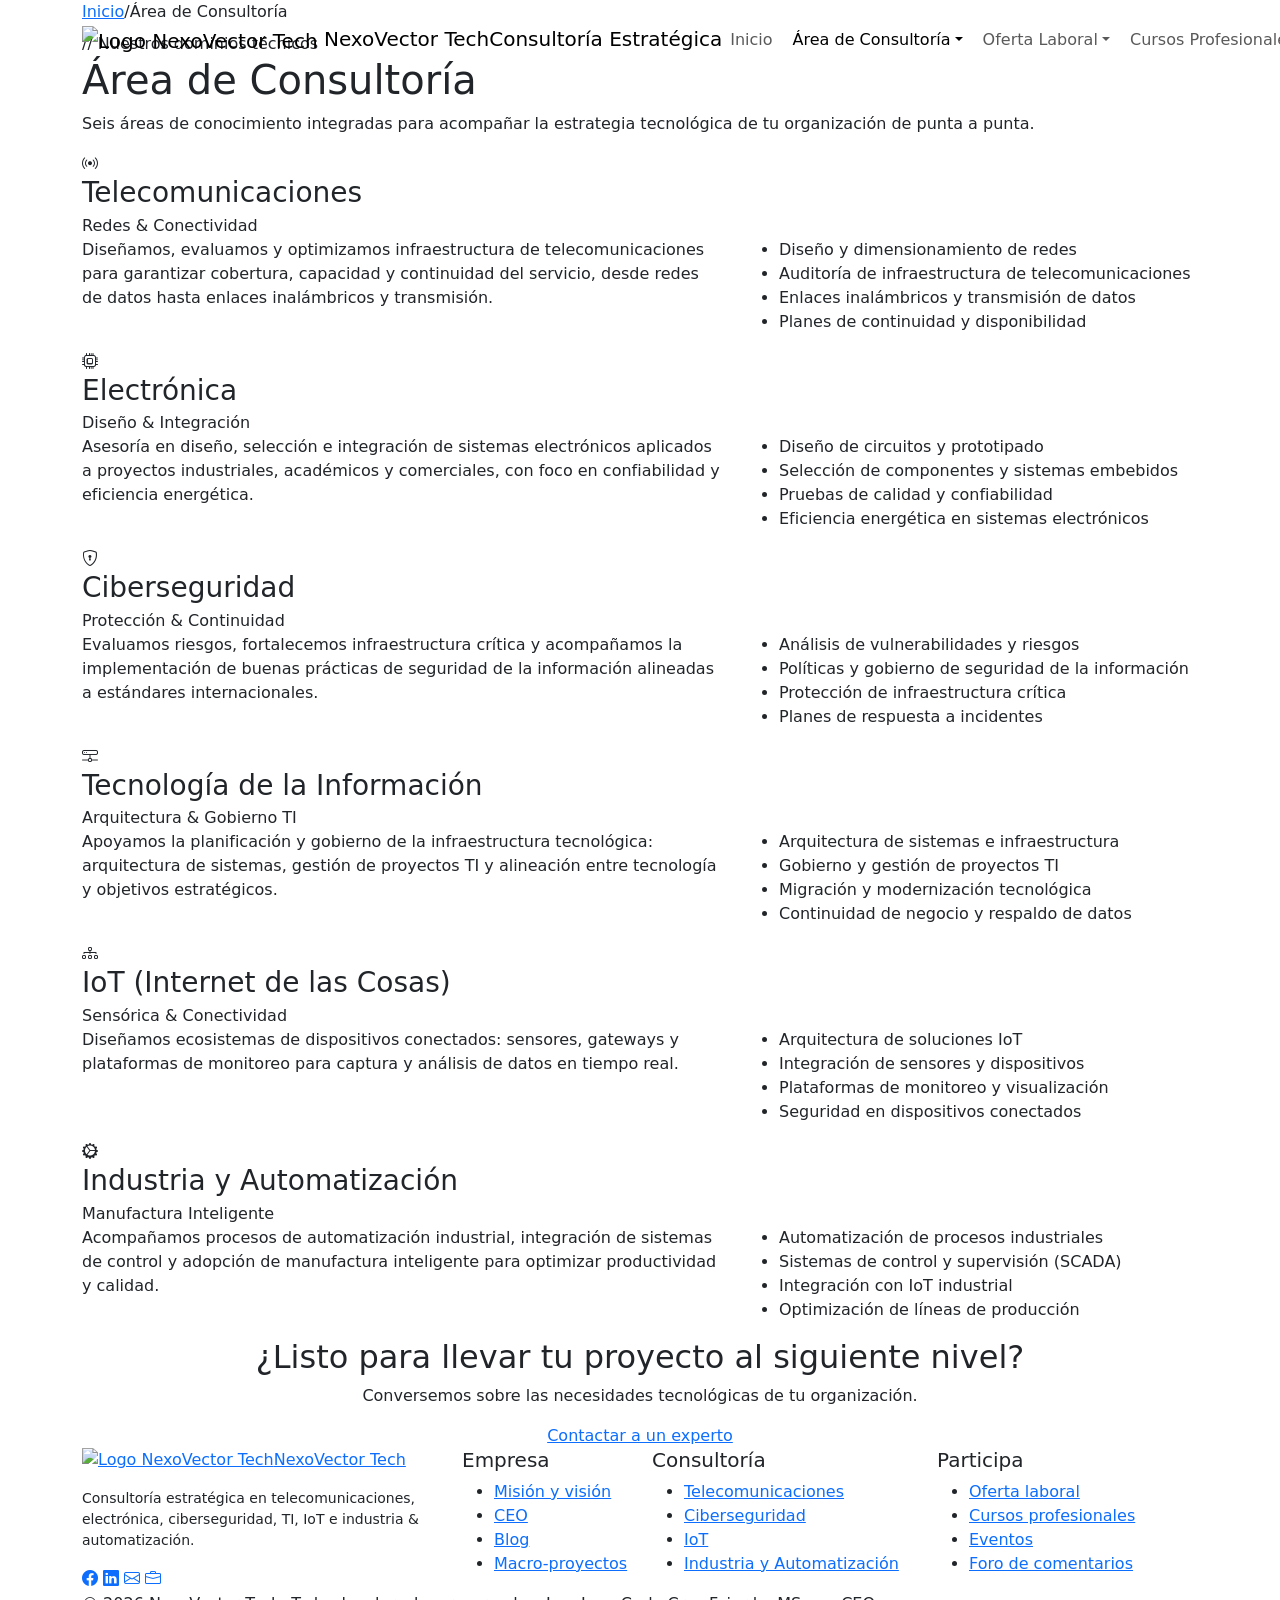
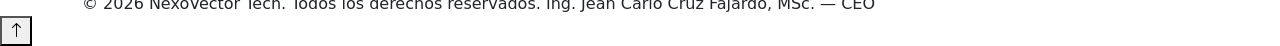
==== index.html @ 677abb34 "Add files via upload" ====
<!DOCTYPE html>
<html lang="es">
<head>
<meta charset="UTF-8">
<meta name="viewport" content="width=device-width, initial-scale=1.0">
<title>Área de Consultoría | NexoVector Tech</title>
<meta name="description" content="Áreas de consultoría de NexoVector Tech: telecomunicaciones, electrónica, ciberseguridad, TI, IoT e industria y automatización.">
<link rel="icon" type="image/svg+xml" href="img/logo.svg">
<link rel="preconnect" href="https://fonts.googleapis.com">
<link href="https://fonts.googleapis.com/css2?family=Space+Grotesk:wght@500;600;700&family=Inter:wght@400;500;600&family=JetBrains+Mono:wght@400;500&display=swap" rel="stylesheet">
<link href="https://cdn.jsdelivr.net/npm/bootstrap@5.3.3/dist/css/bootstrap.min.css" rel="stylesheet">
<link href="https://cdn.jsdelivr.net/npm/bootstrap-icons@1.11.3/font/bootstrap-icons.css" rel="stylesheet">
<link rel="stylesheet" href="css/styles.css">
</head>
<body>

<!-- ===== NAVBAR ===== -->
<nav class="navbar navbar-expand-lg fixed-top navbar-nexo">
  <div class="container">
    <a class="navbar-brand navbar-brand-nexo" href="index.html">
      <img src="img/logo.svg" alt="Logo NexoVector Tech" class="brand-mark">
      <span>NexoVector Tech<span class="brand-sub">Consultoría Estratégica</span></span>
    </a>
    <button class="navbar-toggler" type="button" data-bs-toggle="collapse" data-bs-target="#navMain" aria-controls="navMain" aria-expanded="false" aria-label="Abrir menú">
      <span class="navbar-toggler-icon"></span>
    </button>
    <div class="collapse navbar-collapse" id="navMain">
      <ul class="navbar-nav ms-auto align-items-lg-center gap-lg-1">
        <li class="nav-item"><a class="nav-link" href="index.html">Inicio</a></li>
        <li class="nav-item dropdown">
          <a class="nav-link dropdown-toggle active" href="consultoria.html" id="ddConsultoria" role="button" data-bs-toggle="dropdown" aria-expanded="false">Área de Consultoría</a>
          <ul class="dropdown-menu" aria-labelledby="ddConsultoria">
            <li><a class="dropdown-item" href="consultoria.html#telecomunicaciones"><i class="bi bi-broadcast me-2"></i>Telecomunicaciones</a></li>
            <li><a class="dropdown-item" href="consultoria.html#electronica"><i class="bi bi-cpu me-2"></i>Electrónica</a></li>
            <li><a class="dropdown-item" href="consultoria.html#ciberseguridad"><i class="bi bi-shield-lock me-2"></i>Ciberseguridad</a></li>
            <li><a class="dropdown-item" href="consultoria.html#ti"><i class="bi bi-hdd-network me-2"></i>Tecnología de la Información</a></li>
            <li><a class="dropdown-item" href="consultoria.html#iot"><i class="bi bi-diagram-3 me-2"></i>IoT</a></li>
            <li><a class="dropdown-item" href="consultoria.html#industria"><i class="bi bi-gear-wide-connected me-2"></i>Industria y Automatización</a></li>
          </ul>
        </li>
        <li class="nav-item dropdown">
          <a class="nav-link dropdown-toggle" href="oferta-laboral.html" id="ddEmpleo" role="button" data-bs-toggle="dropdown" aria-expanded="false">Oferta Laboral</a>
          <ul class="dropdown-menu" aria-labelledby="ddEmpleo">
            <li><a class="dropdown-item" href="oferta-laboral.html#telecomunicaciones">Telecomunicaciones</a></li>
            <li><a class="dropdown-item" href="oferta-laboral.html#electronica">Electrónica</a></li>
            <li><a class="dropdown-item" href="oferta-laboral.html#ciberseguridad">Ciberseguridad</a></li>
            <li><a class="dropdown-item" href="oferta-laboral.html#ti">Tecnología de la Información</a></li>
            <li><a class="dropdown-item" href="oferta-laboral.html#iot">IoT</a></li>
            <li><a class="dropdown-item" href="oferta-laboral.html#industria">Industria y Automatización</a></li>
          </ul>
        </li>
        <li class="nav-item dropdown">
          <a class="nav-link dropdown-toggle" href="cursos.html" id="ddCursos" role="button" data-bs-toggle="dropdown" aria-expanded="false">Cursos Profesionales</a>
          <ul class="dropdown-menu" aria-labelledby="ddCursos">
            <li><a class="dropdown-item" href="cursos.html#telecomunicaciones">Telecomunicaciones</a></li>
            <li><a class="dropdown-item" href="cursos.html#electronica">Electrónica</a></li>
            <li><a class="dropdown-item" href="cursos.html#ciberseguridad">Ciberseguridad</a></li>
            <li><a class="dropdown-item" href="cursos.html#ti">Tecnología de la Información</a></li>
            <li><a class="dropdown-item" href="cursos.html#iot">IoT</a></li>
            <li><a class="dropdown-item" href="cursos.html#industria">Industria y Automatización</a></li>
          </ul>
        </li>
        <li class="nav-item"><a class="nav-link" href="blog.html">Blog</a></li>
        <li class="nav-item"><a class="nav-link" href="macro-proyectos.html">Macro-proyectos</a></li>
        <li class="nav-item"><a class="nav-link" href="eventos.html">Eventos</a></li>
        <li class="nav-item dropdown">
          <a class="nav-link dropdown-toggle" href="contacto.html" id="ddContacto" role="button" data-bs-toggle="dropdown" aria-expanded="false">Contacto</a>
          <ul class="dropdown-menu dropdown-menu-end" aria-labelledby="ddContacto">
            <li><a class="dropdown-item" href="contacto.html#correo"><i class="bi bi-envelope me-2"></i>Correo</a></li>
            <li><a class="dropdown-item" href="contacto.html#redes"><i class="bi bi-share me-2"></i>Redes sociales</a></li>
            <li><a class="dropdown-item" href="contacto.html#foro"><i class="bi bi-chat-dots me-2"></i>Foro de comentarios</a></li>
            <li><a class="dropdown-item" href="https://www.linkedin.com/in/jean-carlo-cruz-fajardo-537061153/" target="_blank" rel="noopener"><i class="bi bi-linkedin me-2"></i>LinkedIn</a></li>
          </ul>
        </li>
        <li class="nav-item ms-lg-2 mt-2 mt-lg-0">
          <a class="btn-nav-cta" href="eventos.html">Registrarme a un evento</a>
        </li>
      </ul>
    </div>
  </div>
</nav>

<!-- ===== PAGE HEADER ===== -->
<header class="page-header container">
  <nav class="breadcrumb-nexo mb-2"><a href="index.html">Inicio</a><span class="sep">/</span>Área de Consultoría</nav>
  <span class="eyebrow">// Nuestros dominios técnicos</span>
  <h1>Área de Consultoría</h1>
  <p class="section-lead">Seis áreas de conocimiento integradas para acompañar la estrategia tecnológica de tu organización de punta a punta.</p>
</header>

<!-- ===== ÁREAS ===== -->
<section class="section">
  <div class="container">

    <div class="area-block reveal" id="telecomunicaciones">
      <div class="area-head">
        <div class="icon-wrap"><i class="bi bi-broadcast"></i></div>
        <div>
          <h2 class="h3 mb-1">Telecomunicaciones</h2>
          <span class="tag-pill">Redes &amp; Conectividad</span>
        </div>
      </div>
      <div class="row g-4">
        <div class="col-lg-7">
          <p class="text-muted-custom">Diseñamos, evaluamos y optimizamos infraestructura de telecomunicaciones para garantizar cobertura, capacidad y continuidad del servicio, desde redes de datos hasta enlaces inalámbricos y transmisión.</p>
        </div>
        <div class="col-lg-5">
          <ul class="check-list">
            <li>Diseño y dimensionamiento de redes</li>
            <li>Auditoría de infraestructura de telecomunicaciones</li>
            <li>Enlaces inalámbricos y transmisión de datos</li>
            <li>Planes de continuidad y disponibilidad</li>
          </ul>
        </div>
      </div>
    </div>

    <div class="area-block reveal" id="electronica">
      <div class="area-head">
        <div class="icon-wrap"><i class="bi bi-cpu"></i></div>
        <div>
          <h2 class="h3 mb-1">Electrónica</h2>
          <span class="tag-pill">Diseño &amp; Integración</span>
        </div>
      </div>
      <div class="row g-4">
        <div class="col-lg-7">
          <p class="text-muted-custom">Asesoría en diseño, selección e integración de sistemas electrónicos aplicados a proyectos industriales, académicos y comerciales, con foco en confiabilidad y eficiencia energética.</p>
        </div>
        <div class="col-lg-5">
          <ul class="check-list">
            <li>Diseño de circuitos y prototipado</li>
            <li>Selección de componentes y sistemas embebidos</li>
            <li>Pruebas de calidad y confiabilidad</li>
            <li>Eficiencia energética en sistemas electrónicos</li>
          </ul>
        </div>
      </div>
    </div>

    <div class="area-block reveal" id="ciberseguridad">
      <div class="area-head">
        <div class="icon-wrap"><i class="bi bi-shield-lock"></i></div>
        <div>
          <h2 class="h3 mb-1">Ciberseguridad</h2>
          <span class="tag-pill">Protección &amp; Continuidad</span>
        </div>
      </div>
      <div class="row g-4">
        <div class="col-lg-7">
          <p class="text-muted-custom">Evaluamos riesgos, fortalecemos infraestructura crítica y acompañamos la implementación de buenas prácticas de seguridad de la información alineadas a estándares internacionales.</p>
        </div>
        <div class="col-lg-5">
          <ul class="check-list">
            <li>Análisis de vulnerabilidades y riesgos</li>
            <li>Políticas y gobierno de seguridad de la información</li>
            <li>Protección de infraestructura crítica</li>
            <li>Planes de respuesta a incidentes</li>
          </ul>
        </div>
      </div>
    </div>

    <div class="area-block reveal" id="ti">
      <div class="area-head">
        <div class="icon-wrap"><i class="bi bi-hdd-network"></i></div>
        <div>
          <h2 class="h3 mb-1">Tecnología de la Información</h2>
          <span class="tag-pill">Arquitectura &amp; Gobierno TI</span>
        </div>
      </div>
      <div class="row g-4">
        <div class="col-lg-7">
          <p class="text-muted-custom">Apoyamos la planificación y gobierno de la infraestructura tecnológica: arquitectura de sistemas, gestión de proyectos TI y alineación entre tecnología y objetivos estratégicos.</p>
        </div>
        <div class="col-lg-5">
          <ul class="check-list">
            <li>Arquitectura de sistemas e infraestructura</li>
            <li>Gobierno y gestión de proyectos TI</li>
            <li>Migración y modernización tecnológica</li>
            <li>Continuidad de negocio y respaldo de datos</li>
          </ul>
        </div>
      </div>
    </div>

    <div class="area-block reveal" id="iot">
      <div class="area-head">
        <div class="icon-wrap"><i class="bi bi-diagram-3"></i></div>
        <div>
          <h2 class="h3 mb-1">IoT (Internet de las Cosas)</h2>
          <span class="tag-pill">Sensórica &amp; Conectividad</span>
        </div>
      </div>
      <div class="row g-4">
        <div class="col-lg-7">
          <p class="text-muted-custom">Diseñamos ecosistemas de dispositivos conectados: sensores, gateways y plataformas de monitoreo para captura y análisis de datos en tiempo real.</p>
        </div>
        <div class="col-lg-5">
          <ul class="check-list">
            <li>Arquitectura de soluciones IoT</li>
            <li>Integración de sensores y dispositivos</li>
            <li>Plataformas de monitoreo y visualización</li>
            <li>Seguridad en dispositivos conectados</li>
          </ul>
        </div>
      </div>
    </div>

    <div class="area-block reveal" id="industria">
      <div class="area-head">
        <div class="icon-wrap"><i class="bi bi-gear-wide-connected"></i></div>
        <div>
          <h2 class="h3 mb-1">Industria y Automatización</h2>
          <span class="tag-pill">Manufactura Inteligente</span>
        </div>
      </div>
      <div class="row g-4">
        <div class="col-lg-7">
          <p class="text-muted-custom">Acompañamos procesos de automatización industrial, integración de sistemas de control y adopción de manufactura inteligente para optimizar productividad y calidad.</p>
        </div>
        <div class="col-lg-5">
          <ul class="check-list">
            <li>Automatización de procesos industriales</li>
            <li>Sistemas de control y supervisión (SCADA)</li>
            <li>Integración con IoT industrial</li>
            <li>Optimización de líneas de producción</li>
          </ul>
        </div>
      </div>
    </div>

  </div>
</section>

<!-- ===== CTA ===== -->
<section class="section section-alt">
  <div class="container text-center reveal">
    <h2>¿Listo para llevar tu proyecto al siguiente nivel?</h2>
    <p class="section-lead mx-auto">Conversemos sobre las necesidades tecnológicas de tu organización.</p>
    <a href="contacto.html" class="btn-nexo-primary">Contactar a un experto</a>
  </div>
</section>

<!-- ===== FOOTER ===== -->
<footer class="site-footer">
  <div class="container">
    <div class="row g-4">
      <div class="col-lg-4">
        <a class="navbar-brand-nexo d-flex mb-3" href="index.html">
          <img src="img/logo.svg" alt="Logo NexoVector Tech" class="brand-mark">
          <span>NexoVector Tech</span>
        </a>
        <p class="text-muted-custom small">Consultoría estratégica en telecomunicaciones, electrónica, ciberseguridad, TI, IoT e industria &amp; automatización.</p>
        <div class="footer-social">
          <a href="https://www.facebook.com/profile.php?id=100077255801380" target="_blank" rel="noopener" aria-label="Facebook"><i class="bi bi-facebook"></i></a>
          <a href="https://www.linkedin.com/in/jean-carlo-cruz-fajardo-537061153/" target="_blank" rel="noopener" aria-label="LinkedIn"><i class="bi bi-linkedin"></i></a>
          <a href="mailto:nexovector.consultoria.tech@gmail.com" aria-label="Correo"><i class="bi bi-envelope"></i></a>
          <a href="https://portafoliojeancruz.framer.website/" target="_blank" rel="noopener" aria-label="Portafolio"><i class="bi bi-briefcase"></i></a>
        </div>
      </div>
      <div class="col-6 col-lg-2">
        <h5>Empresa</h5>
        <ul>
          <li><a href="index.html#mision-vision">Misión y visión</a></li>
          <li><a href="index.html#ceo">CEO</a></li>
          <li><a href="blog.html">Blog</a></li>
          <li><a href="macro-proyectos.html">Macro-proyectos</a></li>
        </ul>
      </div>
      <div class="col-6 col-lg-3">
        <h5>Consultoría</h5>
        <ul>
          <li><a href="consultoria.html#telecomunicaciones">Telecomunicaciones</a></li>
          <li><a href="consultoria.html#ciberseguridad">Ciberseguridad</a></li>
          <li><a href="consultoria.html#iot">IoT</a></li>
          <li><a href="consultoria.html#industria">Industria y Automatización</a></li>
        </ul>
      </div>
      <div class="col-6 col-lg-3">
        <h5>Participa</h5>
        <ul>
          <li><a href="oferta-laboral.html">Oferta laboral</a></li>
          <li><a href="cursos.html">Cursos profesionales</a></li>
          <li><a href="eventos.html">Eventos</a></li>
          <li><a href="contacto.html#foro">Foro de comentarios</a></li>
        </ul>
      </div>
    </div>
    <div class="footer-bottom">
      <span>© 2026 NexoVector Tech. Todos los derechos reservados.</span>
      <span>Ing. Jean Carlo Cruz Fajardo, MSc. — CEO</span>
    </div>
  </div>
</footer>

<button class="back-to-top" aria-label="Volver arriba"><i class="bi bi-arrow-up"></i></button>

<script src="https://cdn.jsdelivr.net/npm/bootstrap@5.3.3/dist/js/bootstrap.bundle.min.js"></script>
<script src="js/main.js"></script>
</body>
</html>
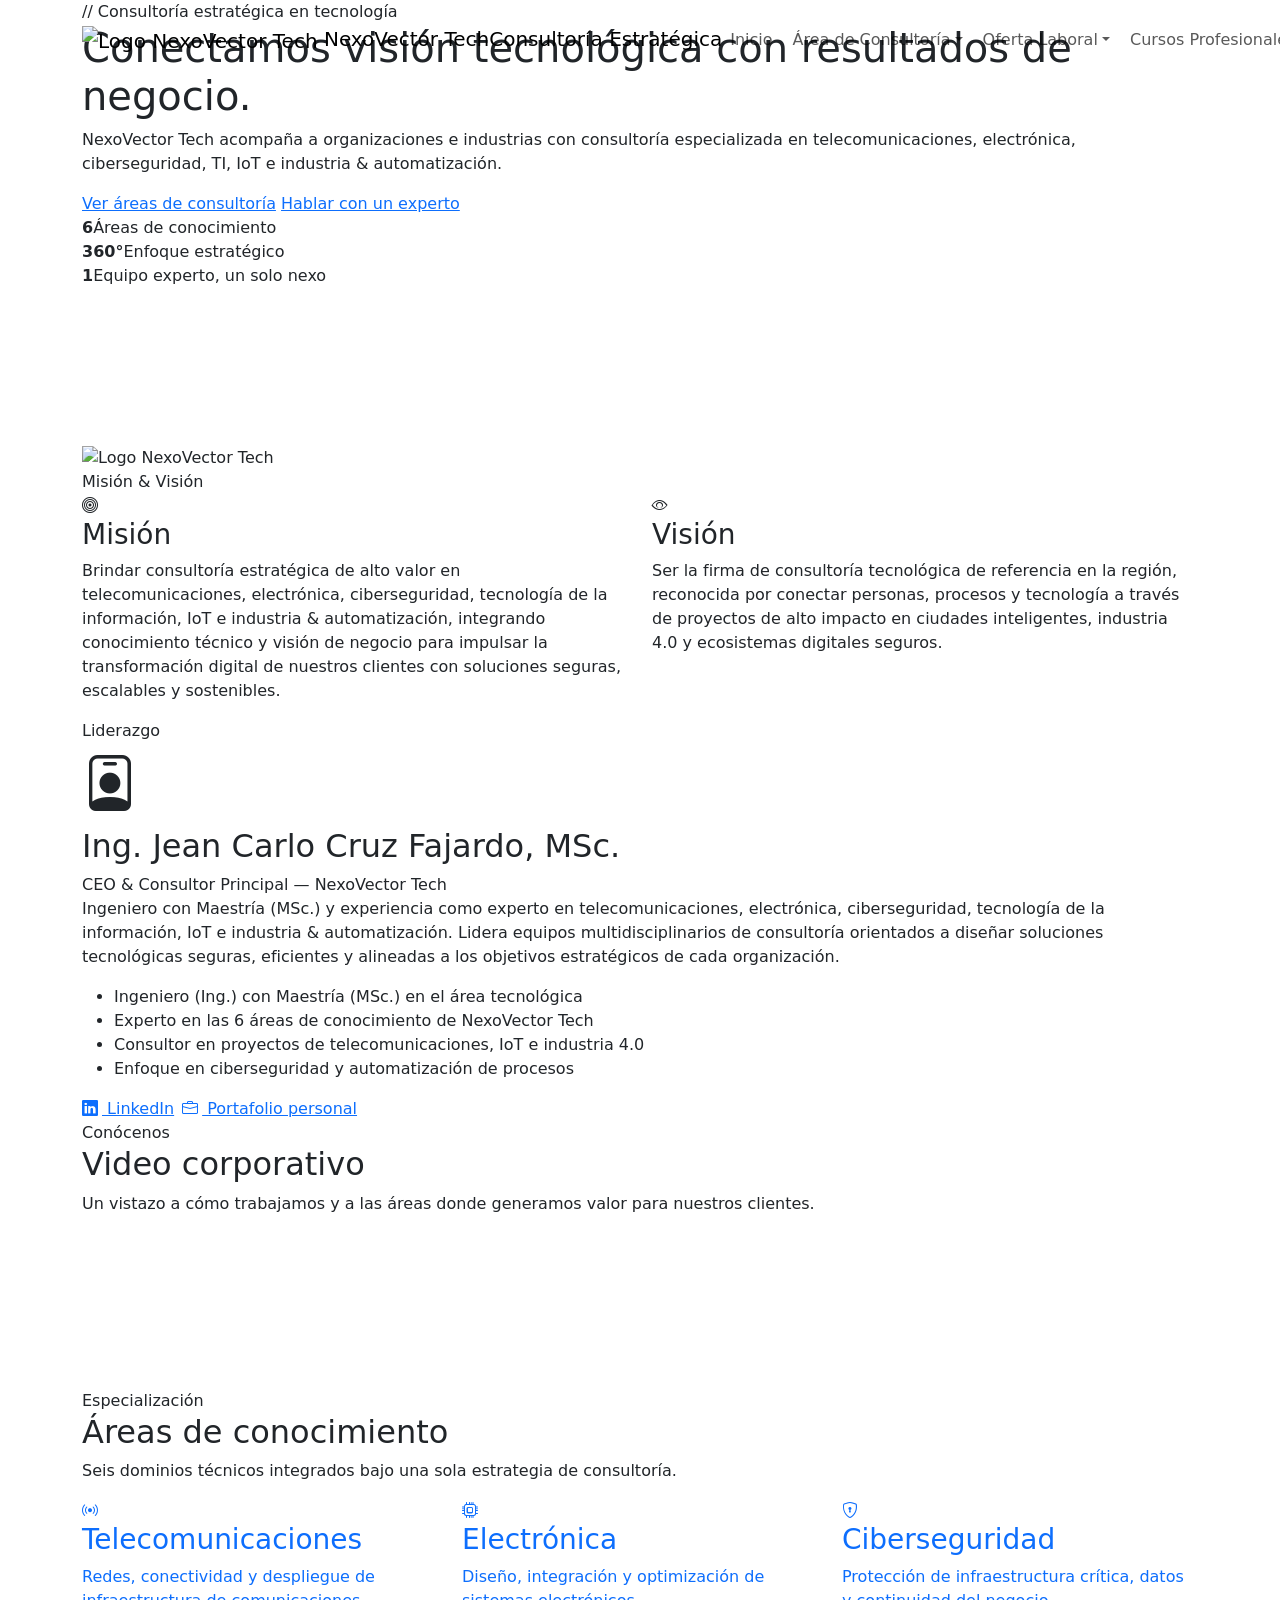
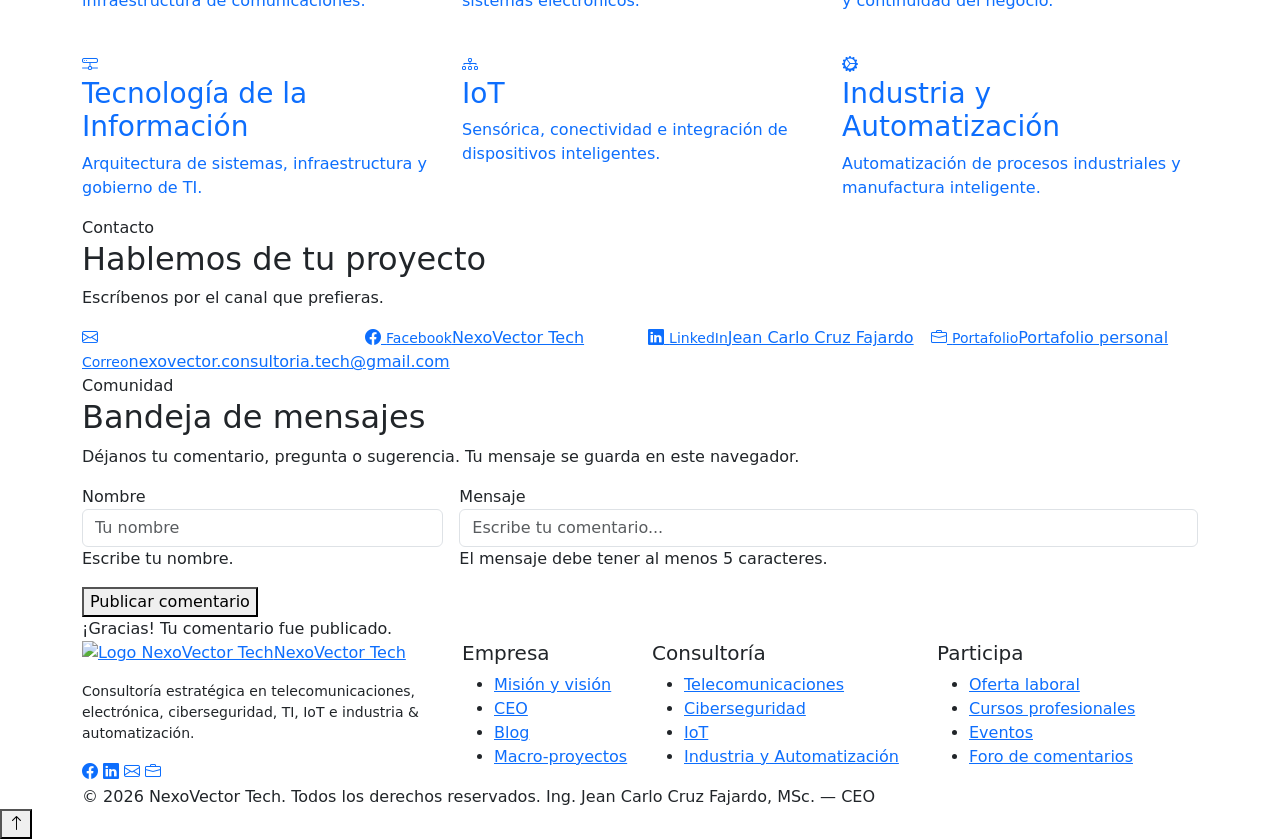
==== commit 3464f4b5: "Add files via upload" ====
--- a/index.html
+++ b/index.html
@@ -3,8 +3,9 @@
 <head>
 <meta charset="UTF-8">
 <meta name="viewport" content="width=device-width, initial-scale=1.0">
-<title>Área de Consultoría | NexoVector Tech</title>
-<meta name="description" content="Áreas de consultoría de NexoVector Tech: telecomunicaciones, electrónica, ciberseguridad, TI, IoT e industria y automatización.">
+<title>NexoVector Tech | Consultoría Estratégica en Tecnología</title>
+<meta name="description" content="NexoVector Tech: consultoría estratégica en telecomunicaciones, electrónica, ciberseguridad, TI, IoT e industria & automatización.">
+
 <link rel="icon" type="image/svg+xml" href="img/logo.svg">
 <link rel="preconnect" href="https://fonts.googleapis.com">
 <link href="https://fonts.googleapis.com/css2?family=Space+Grotesk:wght@500;600;700&family=Inter:wght@400;500;600&family=JetBrains+Mono:wght@400;500&display=swap" rel="stylesheet">
@@ -27,8 +28,9 @@
     <div class="collapse navbar-collapse" id="navMain">
       <ul class="navbar-nav ms-auto align-items-lg-center gap-lg-1">
         <li class="nav-item"><a class="nav-link" href="index.html">Inicio</a></li>
+
         <li class="nav-item dropdown">
-          <a class="nav-link dropdown-toggle active" href="consultoria.html" id="ddConsultoria" role="button" data-bs-toggle="dropdown" aria-expanded="false">Área de Consultoría</a>
+          <a class="nav-link dropdown-toggle" href="consultoria.html" id="ddConsultoria" role="button" data-bs-toggle="dropdown" aria-expanded="false">Área de Consultoría</a>
           <ul class="dropdown-menu" aria-labelledby="ddConsultoria">
             <li><a class="dropdown-item" href="consultoria.html#telecomunicaciones"><i class="bi bi-broadcast me-2"></i>Telecomunicaciones</a></li>
             <li><a class="dropdown-item" href="consultoria.html#electronica"><i class="bi bi-cpu me-2"></i>Electrónica</a></li>
@@ -38,6 +40,7 @@
             <li><a class="dropdown-item" href="consultoria.html#industria"><i class="bi bi-gear-wide-connected me-2"></i>Industria y Automatización</a></li>
           </ul>
         </li>
+
         <li class="nav-item dropdown">
           <a class="nav-link dropdown-toggle" href="oferta-laboral.html" id="ddEmpleo" role="button" data-bs-toggle="dropdown" aria-expanded="false">Oferta Laboral</a>
           <ul class="dropdown-menu" aria-labelledby="ddEmpleo">
@@ -49,6 +52,7 @@
             <li><a class="dropdown-item" href="oferta-laboral.html#industria">Industria y Automatización</a></li>
           </ul>
         </li>
+
         <li class="nav-item dropdown">
           <a class="nav-link dropdown-toggle" href="cursos.html" id="ddCursos" role="button" data-bs-toggle="dropdown" aria-expanded="false">Cursos Profesionales</a>
           <ul class="dropdown-menu" aria-labelledby="ddCursos">
@@ -60,9 +64,11 @@
             <li><a class="dropdown-item" href="cursos.html#industria">Industria y Automatización</a></li>
           </ul>
         </li>
+
         <li class="nav-item"><a class="nav-link" href="blog.html">Blog</a></li>
         <li class="nav-item"><a class="nav-link" href="macro-proyectos.html">Macro-proyectos</a></li>
         <li class="nav-item"><a class="nav-link" href="eventos.html">Eventos</a></li>
+
         <li class="nav-item dropdown">
           <a class="nav-link dropdown-toggle" href="contacto.html" id="ddContacto" role="button" data-bs-toggle="dropdown" aria-expanded="false">Contacto</a>
           <ul class="dropdown-menu dropdown-menu-end" aria-labelledby="ddContacto">
@@ -80,165 +86,209 @@
   </div>
 </nav>
 
-<!-- ===== PAGE HEADER ===== -->
-<header class="page-header container">
-  <nav class="breadcrumb-nexo mb-2"><a href="index.html">Inicio</a><span class="sep">/</span>Área de Consultoría</nav>
-  <span class="eyebrow">// Nuestros dominios técnicos</span>
-  <h1>Área de Consultoría</h1>
-  <p class="section-lead">Seis áreas de conocimiento integradas para acompañar la estrategia tecnológica de tu organización de punta a punta.</p>
+<!-- ===== HERO ===== -->
+<header class="hero container">
+  <div class="hero-copy">
+    <span class="eyebrow">// Consultoría estratégica en tecnología</span>
+    <h1 class="hero-tagline">Conectamos <span class="accent">visión tecnológica</span> con resultados de negocio.</h1>
+    <p class="hero-desc">NexoVector Tech acompaña a organizaciones e industrias con consultoría especializada en telecomunicaciones, electrónica, ciberseguridad, TI, IoT e industria &amp; automatización.</p>
+    <div class="hero-actions">
+      <a href="consultoria.html" class="btn-nexo-primary">Ver áreas de consultoría</a>
+      <a href="contacto.html" class="btn-nexo-outline">Hablar con un experto</a>
+    </div>
+    <div class="hero-stats">
+      <div class="stat"><b>6</b><span>Áreas de conocimiento</span></div>
+      <div class="stat"><b>360°</b><span>Enfoque estratégico</span></div>
+      <div class="stat"><b>1</b><span>Equipo experto, un solo nexo</span></div>
+    </div>
+  </div>
+  <div class="hero-visual">
+    <canvas id="nodeCanvas" aria-hidden="true"></canvas>
+    <div class="logo-badge">
+      <img src="img/logo.svg" alt="Logo NexoVector Tech">
+    </div>
+  </div>
 </header>
 
-<!-- ===== ÁREAS ===== -->
-<section class="section">
-  <div class="container">
-
-    <div class="area-block reveal" id="telecomunicaciones">
-      <div class="area-head">
-        <div class="icon-wrap"><i class="bi bi-broadcast"></i></div>
-        <div>
-          <h2 class="h3 mb-1">Telecomunicaciones</h2>
-          <span class="tag-pill">Redes &amp; Conectividad</span>
-        </div>
-      </div>
-      <div class="row g-4">
-        <div class="col-lg-7">
-          <p class="text-muted-custom">Diseñamos, evaluamos y optimizamos infraestructura de telecomunicaciones para garantizar cobertura, capacidad y continuidad del servicio, desde redes de datos hasta enlaces inalámbricos y transmisión.</p>
-        </div>
-        <div class="col-lg-5">
-          <ul class="check-list">
-            <li>Diseño y dimensionamiento de redes</li>
-            <li>Auditoría de infraestructura de telecomunicaciones</li>
-            <li>Enlaces inalámbricos y transmisión de datos</li>
-            <li>Planes de continuidad y disponibilidad</li>
-          </ul>
-        </div>
-      </div>
-    </div>
-
-    <div class="area-block reveal" id="electronica">
-      <div class="area-head">
-        <div class="icon-wrap"><i class="bi bi-cpu"></i></div>
-        <div>
-          <h2 class="h3 mb-1">Electrónica</h2>
-          <span class="tag-pill">Diseño &amp; Integración</span>
-        </div>
-      </div>
-      <div class="row g-4">
-        <div class="col-lg-7">
-          <p class="text-muted-custom">Asesoría en diseño, selección e integración de sistemas electrónicos aplicados a proyectos industriales, académicos y comerciales, con foco en confiabilidad y eficiencia energética.</p>
-        </div>
-        <div class="col-lg-5">
-          <ul class="check-list">
-            <li>Diseño de circuitos y prototipado</li>
-            <li>Selección de componentes y sistemas embebidos</li>
-            <li>Pruebas de calidad y confiabilidad</li>
-            <li>Eficiencia energética en sistemas electrónicos</li>
-          </ul>
-        </div>
-      </div>
-    </div>
-
-    <div class="area-block reveal" id="ciberseguridad">
-      <div class="area-head">
-        <div class="icon-wrap"><i class="bi bi-shield-lock"></i></div>
-        <div>
-          <h2 class="h3 mb-1">Ciberseguridad</h2>
-          <span class="tag-pill">Protección &amp; Continuidad</span>
-        </div>
-      </div>
-      <div class="row g-4">
-        <div class="col-lg-7">
-          <p class="text-muted-custom">Evaluamos riesgos, fortalecemos infraestructura crítica y acompañamos la implementación de buenas prácticas de seguridad de la información alineadas a estándares internacionales.</p>
-        </div>
-        <div class="col-lg-5">
-          <ul class="check-list">
-            <li>Análisis de vulnerabilidades y riesgos</li>
-            <li>Políticas y gobierno de seguridad de la información</li>
-            <li>Protección de infraestructura crítica</li>
-            <li>Planes de respuesta a incidentes</li>
-          </ul>
-        </div>
-      </div>
-    </div>
-
-    <div class="area-block reveal" id="ti">
-      <div class="area-head">
-        <div class="icon-wrap"><i class="bi bi-hdd-network"></i></div>
-        <div>
-          <h2 class="h3 mb-1">Tecnología de la Información</h2>
-          <span class="tag-pill">Arquitectura &amp; Gobierno TI</span>
-        </div>
-      </div>
-      <div class="row g-4">
-        <div class="col-lg-7">
-          <p class="text-muted-custom">Apoyamos la planificación y gobierno de la infraestructura tecnológica: arquitectura de sistemas, gestión de proyectos TI y alineación entre tecnología y objetivos estratégicos.</p>
-        </div>
-        <div class="col-lg-5">
-          <ul class="check-list">
-            <li>Arquitectura de sistemas e infraestructura</li>
-            <li>Gobierno y gestión de proyectos TI</li>
-            <li>Migración y modernización tecnológica</li>
-            <li>Continuidad de negocio y respaldo de datos</li>
-          </ul>
-        </div>
-      </div>
-    </div>
-
-    <div class="area-block reveal" id="iot">
-      <div class="area-head">
-        <div class="icon-wrap"><i class="bi bi-diagram-3"></i></div>
-        <div>
-          <h2 class="h3 mb-1">IoT (Internet de las Cosas)</h2>
-          <span class="tag-pill">Sensórica &amp; Conectividad</span>
-        </div>
-      </div>
-      <div class="row g-4">
-        <div class="col-lg-7">
-          <p class="text-muted-custom">Diseñamos ecosistemas de dispositivos conectados: sensores, gateways y plataformas de monitoreo para captura y análisis de datos en tiempo real.</p>
-        </div>
-        <div class="col-lg-5">
-          <ul class="check-list">
-            <li>Arquitectura de soluciones IoT</li>
-            <li>Integración de sensores y dispositivos</li>
-            <li>Plataformas de monitoreo y visualización</li>
-            <li>Seguridad en dispositivos conectados</li>
-          </ul>
-        </div>
-      </div>
-    </div>
-
-    <div class="area-block reveal" id="industria">
-      <div class="area-head">
-        <div class="icon-wrap"><i class="bi bi-gear-wide-connected"></i></div>
-        <div>
-          <h2 class="h3 mb-1">Industria y Automatización</h2>
-          <span class="tag-pill">Manufactura Inteligente</span>
-        </div>
-      </div>
-      <div class="row g-4">
-        <div class="col-lg-7">
-          <p class="text-muted-custom">Acompañamos procesos de automatización industrial, integración de sistemas de control y adopción de manufactura inteligente para optimizar productividad y calidad.</p>
-        </div>
-        <div class="col-lg-5">
-          <ul class="check-list">
-            <li>Automatización de procesos industriales</li>
-            <li>Sistemas de control y supervisión (SCADA)</li>
-            <li>Integración con IoT industrial</li>
-            <li>Optimización de líneas de producción</li>
-          </ul>
-        </div>
-      </div>
-    </div>
-
-  </div>
-</section>
-
-<!-- ===== CTA ===== -->
-<section class="section section-alt">
-  <div class="container text-center reveal">
-    <h2>¿Listo para llevar tu proyecto al siguiente nivel?</h2>
-    <p class="section-lead mx-auto">Conversemos sobre las necesidades tecnológicas de tu organización.</p>
-    <a href="contacto.html" class="btn-nexo-primary">Contactar a un experto</a>
+<!-- ===== MISIÓN Y VISIÓN ===== -->
+<section class="section" id="mision-vision">
+  <div class="container">
+    <div class="node-divider reveal"><span class="dot"></span><span class="eyebrow">Misión &amp; Visión</span></div>
+    <div class="row g-4">
+      <div class="col-lg-6 reveal">
+        <div class="mv-card mision h-100">
+          <div class="mv-icon"><i class="bi bi-bullseye"></i></div>
+          <h3>Misión</h3>
+          <p class="text-muted-custom">Brindar consultoría estratégica de alto valor en telecomunicaciones, electrónica, ciberseguridad, tecnología de la información, IoT e industria &amp; automatización, integrando conocimiento técnico y visión de negocio para impulsar la transformación digital de nuestros clientes con soluciones seguras, escalables y sostenibles.</p>
+        </div>
+      </div>
+      <div class="col-lg-6 reveal">
+        <div class="mv-card vision h-100">
+          <div class="mv-icon"><i class="bi bi-eye"></i></div>
+          <h3>Visión</h3>
+          <p class="text-muted-custom">Ser la firma de consultoría tecnológica de referencia en la región, reconocida por conectar personas, procesos y tecnología a través de proyectos de alto impacto en ciudades inteligentes, industria 4.0 y ecosistemas digitales seguros.</p>
+        </div>
+      </div>
+    </div>
+  </div>
+</section>
+
+<!-- ===== CEO ===== -->
+<section class="section section-alt" id="ceo">
+  <div class="container">
+    <div class="node-divider reveal"><span class="dot"></span><span class="eyebrow">Liderazgo</span></div>
+    <div class="ceo-panel reveal">
+      <div class="ceo-photo-frame">
+        <i class="bi bi-person-badge" style="font-size:3.5rem;"></i>
+      </div>
+      <div>
+        <h2 class="ceo-name">Ing. Jean Carlo Cruz Fajardo, MSc.</h2>
+        <span class="ceo-title">CEO &amp; Consultor Principal — NexoVector Tech</span>
+        <p class="ceo-bio">Ingeniero con Maestría (MSc.) y experiencia como experto en telecomunicaciones, electrónica, ciberseguridad, tecnología de la información, IoT e industria &amp; automatización. Lidera equipos multidisciplinarios de consultoría orientados a diseñar soluciones tecnológicas seguras, eficientes y alineadas a los objetivos estratégicos de cada organización.</p>
+        <ul class="ceo-credentials">
+          <li>Ingeniero (Ing.) con Maestría (MSc.) en el área tecnológica</li>
+          <li>Experto en las 6 áreas de conocimiento de NexoVector Tech</li>
+          <li>Consultor en proyectos de telecomunicaciones, IoT e industria 4.0</li>
+          <li>Enfoque en ciberseguridad y automatización de procesos</li>
+        </ul>
+        <div class="d-flex flex-wrap gap-2">
+          <a href="https://www.linkedin.com/in/jean-carlo-cruz-fajardo-537061153/" target="_blank" rel="noopener" class="btn-nexo-outline btn-sm-nexo"><i class="bi bi-linkedin me-1"></i> LinkedIn</a>
+          <a href="https://portafoliojeancruz.framer.website/" target="_blank" rel="noopener" class="btn-nexo-outline btn-sm-nexo"><i class="bi bi-briefcase me-1"></i> Portafolio personal</a>
+        </div>
+      </div>
+    </div>
+  </div>
+</section>
+
+<!-- ===== VIDEO ===== -->
+<section class="section" id="video">
+  <div class="container">
+    <div class="node-divider reveal"><span class="dot"></span><span class="eyebrow">Conócenos</span></div>
+    <h2 class="section-title reveal">Video corporativo</h2>
+    <p class="section-lead reveal">Un vistazo a cómo trabajamos y a las áreas donde generamos valor para nuestros clientes.</p>
+    <div class="video-frame reveal">
+      <!-- Reemplaza VIDEO_ID por el ID del video de YouTube, o usa un <video> local (ver /video/README.txt) -->
+  
+<iframe src="https://www.youtube.com/embed/Yk2Q7jByiCo?t=9&feature=share" title="Video corporativo NexoVector Tech" allow="accelerometer; autoplay; clipboard-write; encrypted-media; gyroscope; picture-in-picture; web-share" allowfullscreen loading="lazy"></iframe>
+
+        </div>
+  </div>
+</section>
+
+<!-- ===== ÁREAS DE CONOCIMIENTO ===== -->
+<section class="section section-alt" id="areas">
+  <div class="container">
+    <div class="node-divider reveal"><span class="dot"></span><span class="eyebrow">Especialización</span></div>
+    <h2 class="section-title reveal">Áreas de conocimiento</h2>
+    <p class="section-lead reveal">Seis dominios técnicos integrados bajo una sola estrategia de consultoría.</p>
+    <div class="row g-4">
+      <div class="col-md-6 col-lg-4 reveal">
+        <a href="consultoria.html#telecomunicaciones" class="card-nexo area-card d-block text-decoration-none">
+          <div class="icon-wrap"><i class="bi bi-broadcast"></i></div>
+          <h3>Telecomunicaciones</h3>
+          <p>Redes, conectividad y despliegue de infraestructura de comunicaciones.</p>
+        </a>
+      </div>
+      <div class="col-md-6 col-lg-4 reveal">
+        <a href="consultoria.html#electronica" class="card-nexo area-card d-block text-decoration-none">
+          <div class="icon-wrap"><i class="bi bi-cpu"></i></div>
+          <h3>Electrónica</h3>
+          <p>Diseño, integración y optimización de sistemas electrónicos.</p>
+        </a>
+      </div>
+      <div class="col-md-6 col-lg-4 reveal">
+        <a href="consultoria.html#ciberseguridad" class="card-nexo area-card d-block text-decoration-none">
+          <div class="icon-wrap"><i class="bi bi-shield-lock"></i></div>
+          <h3>Ciberseguridad</h3>
+          <p>Protección de infraestructura crítica, datos y continuidad del negocio.</p>
+        </a>
+      </div>
+      <div class="col-md-6 col-lg-4 reveal">
+        <a href="consultoria.html#ti" class="card-nexo area-card d-block text-decoration-none">
+          <div class="icon-wrap"><i class="bi bi-hdd-network"></i></div>
+          <h3>Tecnología de la Información</h3>
+          <p>Arquitectura de sistemas, infraestructura y gobierno de TI.</p>
+        </a>
+      </div>
+      <div class="col-md-6 col-lg-4 reveal">
+        <a href="consultoria.html#iot" class="card-nexo area-card d-block text-decoration-none">
+          <div class="icon-wrap"><i class="bi bi-diagram-3"></i></div>
+          <h3>IoT</h3>
+          <p>Sensórica, conectividad e integración de dispositivos inteligentes.</p>
+        </a>
+      </div>
+      <div class="col-md-6 col-lg-4 reveal">
+        <a href="consultoria.html#industria" class="card-nexo area-card d-block text-decoration-none">
+          <div class="icon-wrap"><i class="bi bi-gear-wide-connected"></i></div>
+          <h3>Industria y Automatización</h3>
+          <p>Automatización de procesos industriales y manufactura inteligente.</p>
+        </a>
+      </div>
+    </div>
+  </div>
+</section>
+
+<!-- ===== CONTACTO RÁPIDO ===== -->
+<section class="section" id="contacto-rapido">
+  <div class="container">
+    <div class="node-divider reveal"><span class="dot"></span><span class="eyebrow">Contacto</span></div>
+    <h2 class="section-title reveal">Hablemos de tu proyecto</h2>
+    <p class="section-lead reveal">Escríbenos por el canal que prefieras.</p>
+    <div class="row g-3">
+      <div class="col-md-6 col-lg-3 reveal">
+        <a class="contact-chip" href="mailto:nexovector.consultoria.tech@gmail.com">
+          <span class="chip-icon"><i class="bi bi-envelope"></i></span>
+          <span><small>Correo</small>nexovector.consultoria.tech@gmail.com</span>
+        </a>
+      </div>
+      <div class="col-md-6 col-lg-3 reveal">
+        <a class="contact-chip" href="https://www.facebook.com/profile.php?id=100077255801380" target="_blank" rel="noopener">
+          <span class="chip-icon"><i class="bi bi-facebook"></i></span>
+          <span><small>Facebook</small>NexoVector Tech</span>
+        </a>
+      </div>
+      <div class="col-md-6 col-lg-3 reveal">
+        <a class="contact-chip" href="https://www.linkedin.com/in/jean-carlo-cruz-fajardo-537061153/" target="_blank" rel="noopener">
+          <span class="chip-icon"><i class="bi bi-linkedin"></i></span>
+          <span><small>LinkedIn</small>Jean Carlo Cruz Fajardo</span>
+        </a>
+      </div>
+      <div class="col-md-6 col-lg-3 reveal">
+        <a class="contact-chip" href="https://portafoliojeancruz.framer.website/" target="_blank" rel="noopener">
+          <span class="chip-icon"><i class="bi bi-briefcase"></i></span>
+          <span><small>Portafolio</small>Portafolio personal</span>
+        </a>
+      </div>
+    </div>
+  </div>
+</section>
+
+<!-- ===== FORO / BANDEJA DE MENSAJES ===== -->
+<section class="section section-alt" id="foro">
+  <div class="container">
+    <div class="node-divider reveal"><span class="dot"></span><span class="eyebrow">Comunidad</span></div>
+    <h2 class="section-title reveal">Bandeja de mensajes</h2>
+    <p class="section-lead reveal">Déjanos tu comentario, pregunta o sugerencia. Tu mensaje se guarda en este navegador.</p>
+
+    <div class="forum-box reveal" data-forum-id="home">
+      <form class="forum-form form-nexo row g-3" novalidate>
+        <div class="col-md-4">
+          <label for="fName">Nombre</label>
+          <input type="text" class="form-control" id="fName" name="forum-name" placeholder="Tu nombre" required>
+          <div class="invalid-feedback-inline">Escribe tu nombre.</div>
+        </div>
+        <div class="col-md-8">
+          <label for="fMsg">Mensaje</label>
+          <input type="text" class="form-control" id="fMsg" name="forum-message" placeholder="Escribe tu comentario..." required>
+          <div class="invalid-feedback-inline">El mensaje debe tener al menos 5 caracteres.</div>
+        </div>
+        <div class="col-12">
+          <button type="submit" class="btn-nexo-primary">Publicar comentario</button>
+          <div class="form-success-msg">¡Gracias! Tu comentario fue publicado.</div>
+        </div>
+      </form>
+      <div class="forum-list"></div>
+    </div>
   </div>
 </section>
 
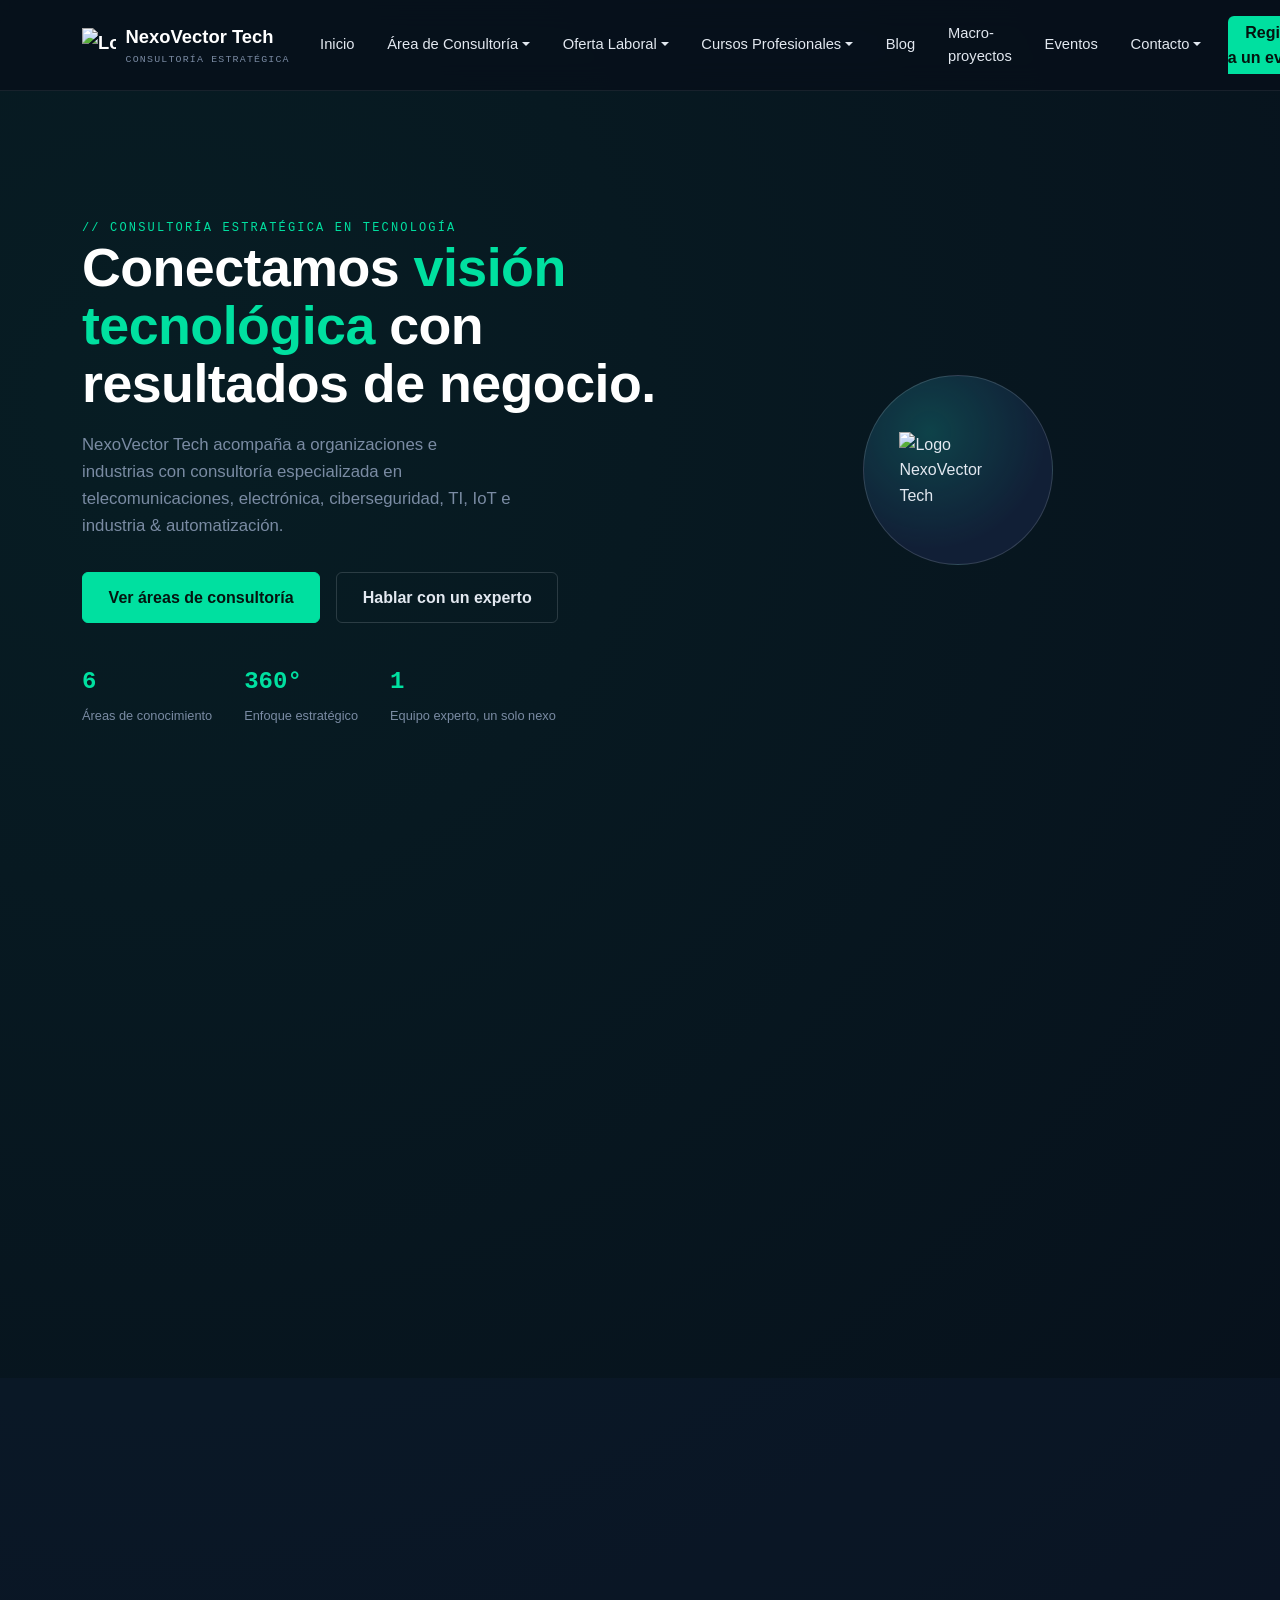
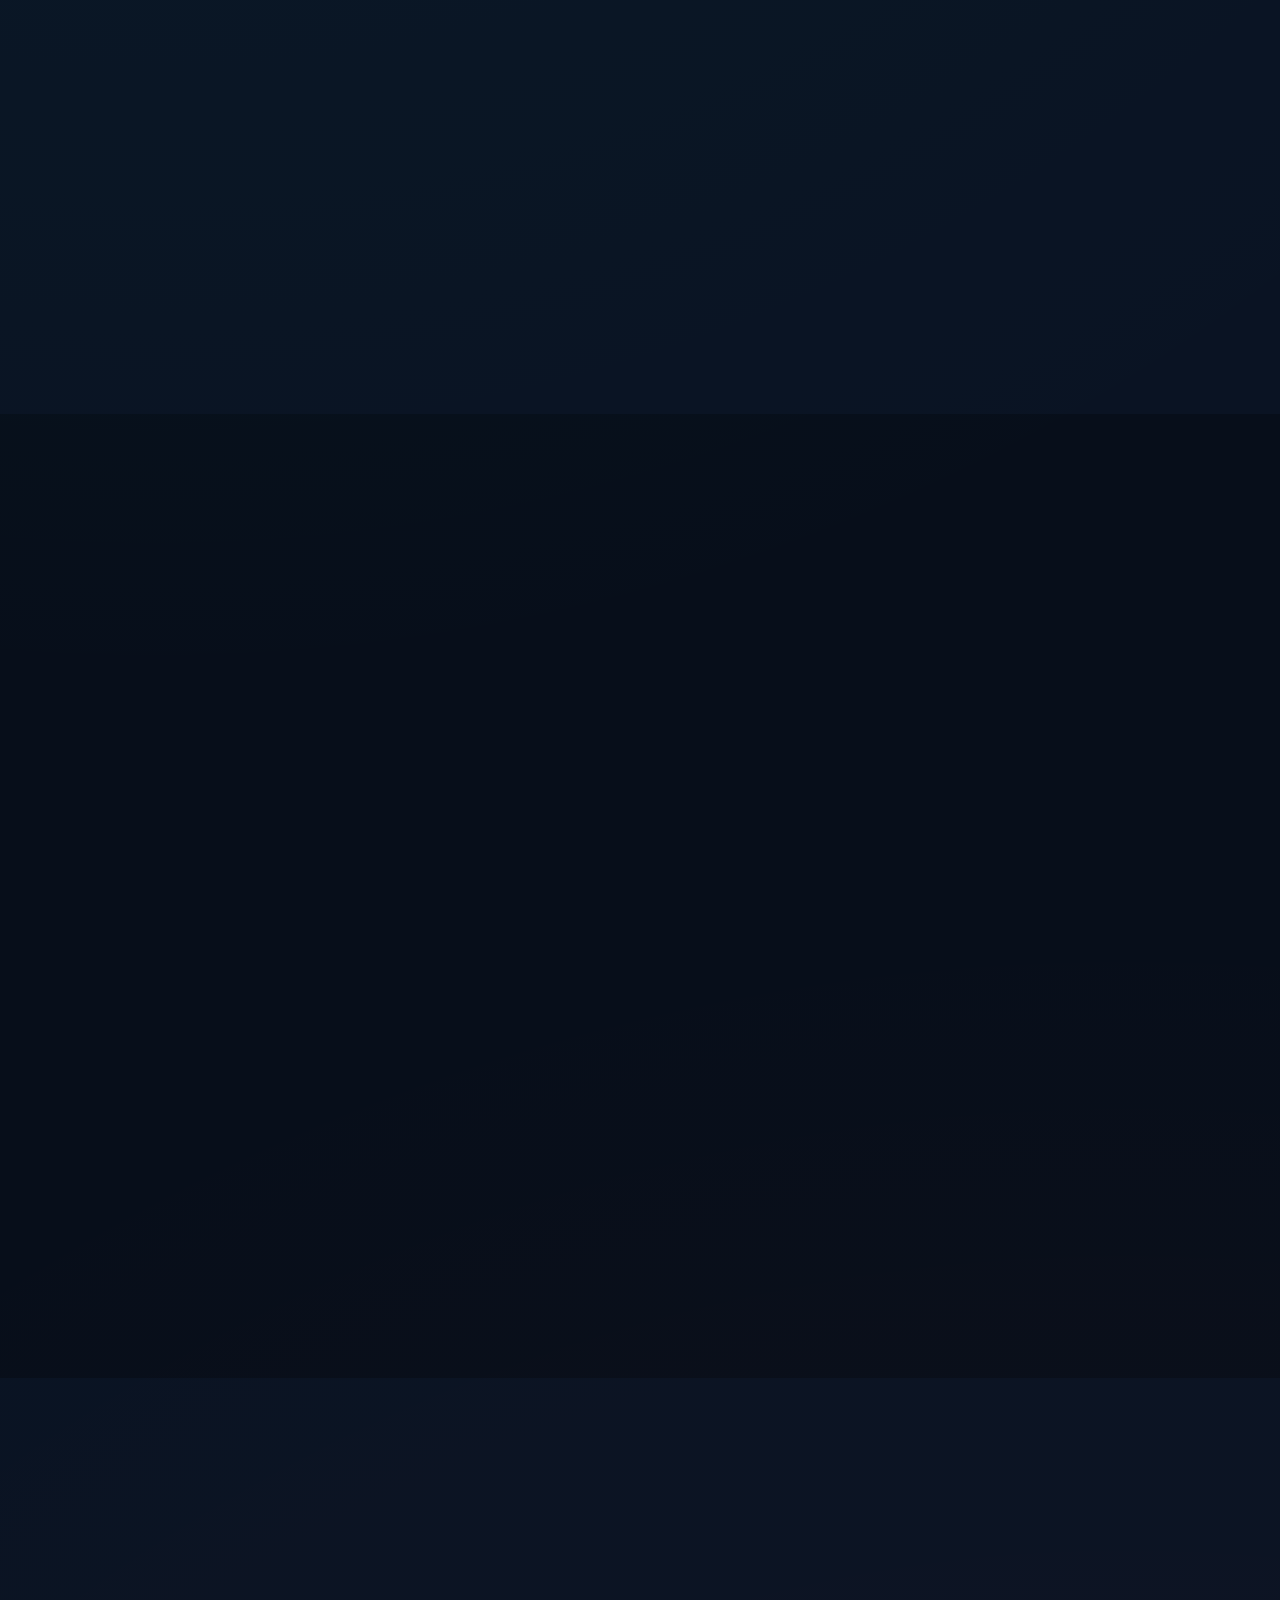
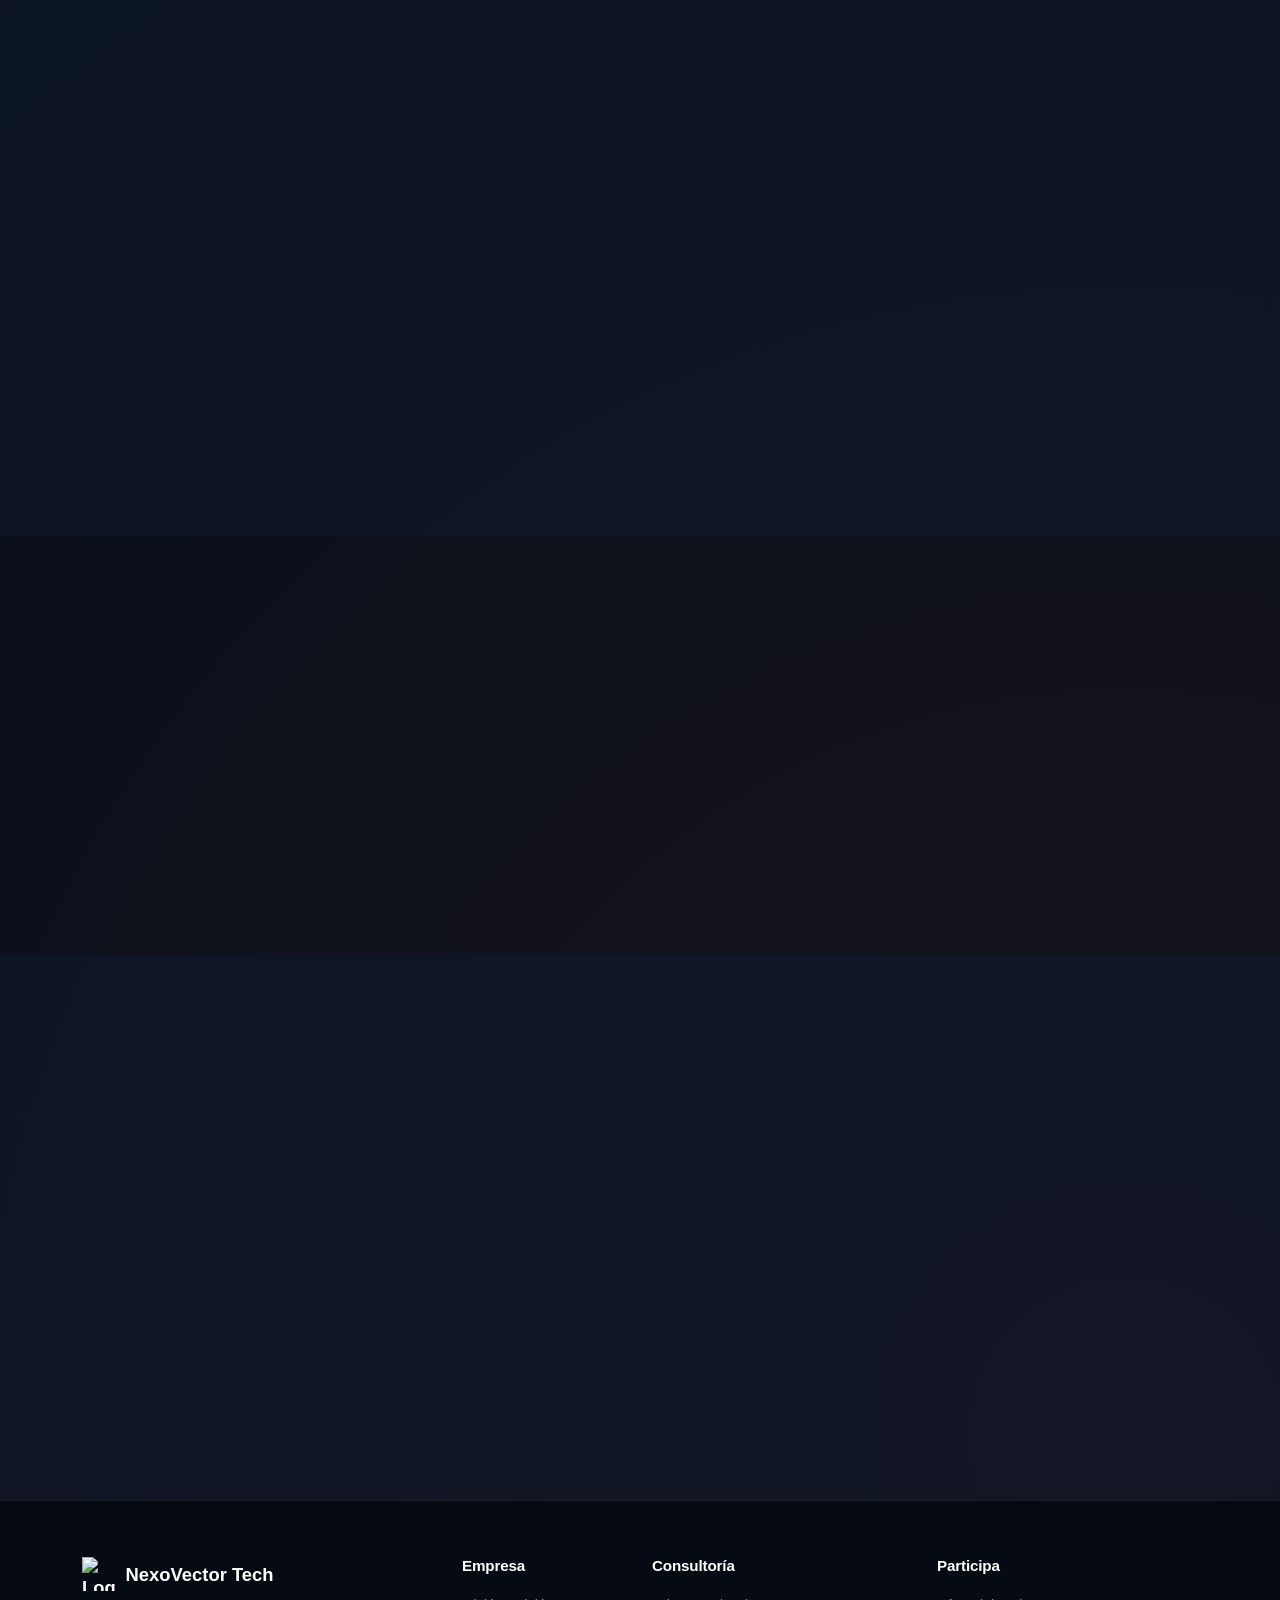
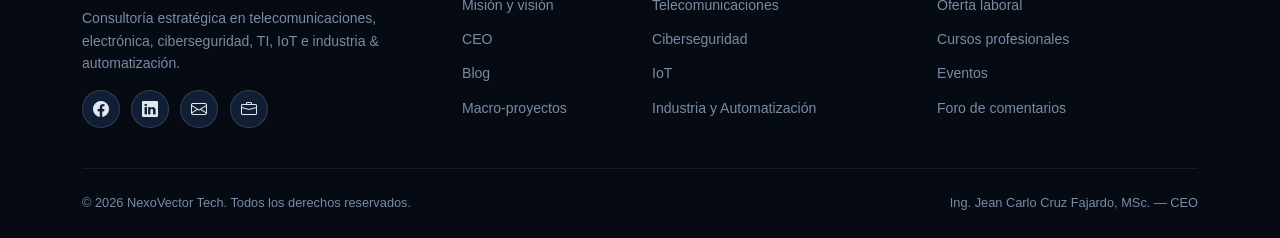
==== commit ed960542: "Add files via upload" ====
--- a/index.html
+++ b/index.html
@@ -11,7 +11,7 @@
 <link href="https://fonts.googleapis.com/css2?family=Space+Grotesk:wght@500;600;700&family=Inter:wght@400;500;600&family=JetBrains+Mono:wght@400;500&display=swap" rel="stylesheet">
 <link href="https://cdn.jsdelivr.net/npm/bootstrap@5.3.3/dist/css/bootstrap.min.css" rel="stylesheet">
 <link href="https://cdn.jsdelivr.net/npm/bootstrap-icons@1.11.3/font/bootstrap-icons.css" rel="stylesheet">
-<link rel="stylesheet" href="css/styles.css">
+<link rel="stylesheet" href="styles.css">
 </head>
 <body>
 
--- a/styles.css
+++ b/styles.css
@@ -0,0 +1,683 @@
+/* ==========================================================================
+   NEXOVECTOR TECH — Hoja de estilos compartida
+   Sistema: Grid + Flexbox + Bootstrap 5 grid utilities
+   Firma visual: retícula de nodos conectados (red / vector), eco del nombre
+   "NexoVector" y de las áreas de telecomunicaciones / IoT / redes.
+   ========================================================================== */
+
+/* ---------- 1. TOKENS ---------- */
+:root {
+  /* Color */
+  --bg-main: #070e1a;
+  --bg-card: #111f36;
+  --bg-card-hover: #16294a;
+  --accent: #00e0a0;
+  --accent-dim: #00b581;
+  --accent-2: #ff6b35;
+  --accent-2-dim: #d9541f;
+  --text: #e2e8f0;
+  --text-muted: #7a8ba3;
+  --border: rgba(226, 232, 240, 0.08);
+  --border-strong: rgba(226, 232, 240, 0.16);
+
+  /* Tipografía */
+  --font-display: "Space Grotesk", "Segoe UI", sans-serif;
+  --font-body: "Inter", "Segoe UI", sans-serif;
+  --font-mono: "JetBrains Mono", "Courier New", monospace;
+
+  /* Escala */
+  --radius-sm: 6px;
+  --radius-md: 12px;
+  --radius-lg: 20px;
+  --shadow-card: 0 10px 30px -12px rgba(0, 0, 0, 0.55);
+  --transition: 200ms ease;
+}
+
+/* ---------- 2. RESET / BASE ---------- */
+* { box-sizing: border-box; }
+
+html { scroll-behavior: smooth; }
+
+body {
+  background-color: var(--bg-main);
+  background-image:
+    radial-gradient(circle at 12% 8%, rgba(0, 224, 160, 0.07), transparent 40%),
+    radial-gradient(circle at 88% 92%, rgba(255, 107, 53, 0.06), transparent 45%);
+  color: var(--text);
+  font-family: var(--font-body);
+  line-height: 1.6;
+  -webkit-font-smoothing: antialiased;
+}
+
+h1, h2, h3, h4, h5, h6 {
+  font-family: var(--font-display);
+  font-weight: 600;
+  color: #ffffff;
+  letter-spacing: -0.01em;
+}
+
+a { color: var(--accent); text-decoration: none; transition: color var(--transition); }
+a:hover { color: var(--accent-2); }
+
+::selection { background: var(--accent); color: #04140f; }
+
+/* Foco visible accesible */
+a:focus-visible,
+button:focus-visible,
+input:focus-visible,
+textarea:focus-visible,
+select:focus-visible {
+  outline: 2px solid var(--accent);
+  outline-offset: 3px;
+  border-radius: 4px;
+}
+
+.eyebrow {
+  font-family: var(--font-mono);
+  text-transform: uppercase;
+  letter-spacing: 0.18em;
+  font-size: 0.75rem;
+  color: var(--accent);
+}
+
+.text-muted-custom { color: var(--text-muted); }
+
+.section {
+  padding: 5rem 0;
+  position: relative;
+}
+.section-alt { background: rgba(17, 31, 54, 0.35); }
+.section-title { margin-bottom: .5rem; }
+.section-lead { color: var(--text-muted); max-width: 640px; margin-bottom: 2.5rem; }
+
+/* Divisor tipo "nodo" — encarna el nombre NexoVector: un punto que conecta dos líneas */
+.node-divider {
+  display: flex;
+  align-items: center;
+  gap: .75rem;
+  margin-bottom: 1.25rem;
+}
+.node-divider::before,
+.node-divider::after {
+  content: "";
+  height: 1px;
+  flex: 1;
+  background: linear-gradient(90deg, transparent, var(--border-strong), transparent);
+}
+.node-divider .dot {
+  width: 8px; height: 8px; border-radius: 50%;
+  background: var(--accent);
+  box-shadow: 0 0 0 4px rgba(0, 224, 160, .15);
+}
+
+/* ---------- 3. NAVBAR ---------- */
+.navbar-nexo {
+  background: rgba(7, 14, 26, 0.72);
+  backdrop-filter: blur(14px);
+  -webkit-backdrop-filter: blur(14px);
+  border-bottom: 1px solid var(--border);
+  padding: .85rem 0;
+  transition: background var(--transition), padding var(--transition), border-color var(--transition);
+}
+.navbar-nexo.scrolled {
+  background: rgba(7, 14, 26, 0.94);
+  padding: .5rem 0;
+  border-bottom-color: var(--border-strong);
+}
+.navbar-brand-nexo {
+  display: flex;
+  align-items: center;
+  gap: .6rem;
+  font-family: var(--font-display);
+  font-weight: 700;
+  font-size: 1.15rem;
+  color: #fff !important;
+}
+.navbar-brand-nexo .brand-mark { width: 34px; height: 34px; }
+.navbar-brand-nexo .brand-sub {
+  display: block;
+  font-family: var(--font-mono);
+  font-size: .62rem;
+  color: var(--text-muted);
+  letter-spacing: .12em;
+  font-weight: 400;
+  text-transform: uppercase;
+}
+
+.navbar-nexo .nav-link {
+  color: var(--text) !important;
+  font-size: .92rem;
+  font-weight: 500;
+  padding: .5rem .9rem !important;
+  border-radius: var(--radius-sm);
+  transition: color var(--transition), background var(--transition);
+}
+.navbar-nexo .nav-link:hover,
+.navbar-nexo .nav-link:focus { color: var(--accent) !important; background: rgba(0, 224, 160, .07); }
+.navbar-nexo .nav-link.active { color: var(--accent) !important; }
+
+.navbar-nexo .dropdown-menu {
+  background: var(--bg-card);
+  border: 1px solid var(--border-strong);
+  border-radius: var(--radius-md);
+  padding: .5rem;
+  box-shadow: var(--shadow-card);
+}
+.navbar-nexo .dropdown-item {
+  color: var(--text);
+  border-radius: var(--radius-sm);
+  padding: .55rem .75rem;
+  font-size: .9rem;
+}
+.navbar-nexo .dropdown-item:hover,
+.navbar-nexo .dropdown-item:focus {
+  background: rgba(0, 224, 160, .1);
+  color: var(--accent);
+}
+.navbar-toggler { border-color: var(--border-strong); }
+.navbar-toggler:focus { box-shadow: 0 0 0 .2rem rgba(0, 224, 160, .25); }
+
+.btn-nav-cta {
+  background: var(--accent);
+  color: #04140f !important;
+  font-weight: 600;
+  border-radius: var(--radius-sm);
+  padding: .5rem 1.1rem !important;
+}
+.btn-nav-cta:hover { background: var(--accent-2); color: #1a0800 !important; }
+
+/* ---------- 4. HERO ---------- */
+.hero {
+  position: relative;
+  min-height: 92vh;
+  display: grid;
+  grid-template-columns: 1.1fr .9fr;
+  align-items: center;
+  gap: 3rem;
+  padding-top: 7rem;
+  overflow: hidden;
+}
+.hero-copy { position: relative; z-index: 2; }
+.hero-tagline {
+  font-size: clamp(2.1rem, 4.2vw, 3.4rem);
+  line-height: 1.08;
+  margin-bottom: 1.25rem;
+}
+.hero-tagline .accent { color: var(--accent); }
+.hero-desc { color: var(--text-muted); font-size: 1.05rem; max-width: 46ch; margin-bottom: 2rem; }
+.hero-actions { display: flex; flex-wrap: wrap; gap: 1rem; margin-bottom: 2.5rem; }
+
+.hero-stats { display: flex; gap: 2rem; flex-wrap: wrap; }
+.hero-stats .stat b {
+  display: block; font-family: var(--font-mono); font-size: 1.5rem; color: var(--accent);
+}
+.hero-stats .stat span { font-size: .8rem; color: var(--text-muted); }
+
+.hero-visual {
+  position: relative;
+  z-index: 1;
+  aspect-ratio: 1 / 1;
+  max-height: 560px;
+  justify-self: center;
+  align-self: center;
+  width: 100%;
+}
+#nodeCanvas { width: 100%; height: 100%; display: block; }
+
+.logo-badge {
+  width: 190px; height: 190px;
+  border-radius: 50%;
+  display: flex; align-items: center; justify-content: center;
+  background: radial-gradient(circle at 35% 30%, rgba(0,224,160,.18), transparent 65%), var(--bg-card);
+  border: 1px solid var(--border-strong);
+  position: absolute;
+  top: 50%; left: 50%;
+  transform: translate(-50%, -50%);
+  z-index: 3;
+}
+.logo-badge img { width: 62%; height: auto; }
+
+/* ---------- 5. BOTONES ---------- */
+.btn-nexo-primary {
+  background: var(--accent);
+  border: 1px solid var(--accent);
+  color: #04140f;
+  font-weight: 600;
+  padding: .75rem 1.6rem;
+  border-radius: var(--radius-sm);
+  transition: transform var(--transition), background var(--transition), box-shadow var(--transition);
+}
+.btn-nexo-primary:hover { background: var(--accent-dim); color: #04140f; transform: translateY(-2px); box-shadow: 0 10px 24px -10px rgba(0,224,160,.5); }
+
+.btn-nexo-outline {
+  background: transparent;
+  border: 1px solid var(--border-strong);
+  color: var(--text);
+  font-weight: 600;
+  padding: .75rem 1.6rem;
+  border-radius: var(--radius-sm);
+  transition: border-color var(--transition), color var(--transition), transform var(--transition);
+}
+.btn-nexo-outline:hover { border-color: var(--accent-2); color: var(--accent-2); transform: translateY(-2px); }
+
+.btn-nexo-2 {
+  background: var(--accent-2);
+  border: 1px solid var(--accent-2);
+  color: #1a0800;
+  font-weight: 600;
+  padding: .75rem 1.6rem;
+  border-radius: var(--radius-sm);
+  transition: transform var(--transition), background var(--transition);
+}
+.btn-nexo-2:hover { background: var(--accent-2-dim); color: #fff; transform: translateY(-2px); }
+
+.btn-sm-nexo { padding: .45rem 1rem; font-size: .85rem; }
+
+/* ---------- 6. TARJETAS ---------- */
+.card-nexo {
+  background: var(--bg-card);
+  border: 1px solid var(--border);
+  border-radius: var(--radius-md);
+  padding: 1.9rem;
+  height: 100%;
+  transition: transform var(--transition), border-color var(--transition), background var(--transition);
+}
+.card-nexo:hover {
+  transform: translateY(-4px);
+  border-color: rgba(0, 224, 160, .35);
+  background: var(--bg-card-hover);
+}
+.card-nexo .icon-wrap {
+  width: 52px; height: 52px;
+  border-radius: var(--radius-sm);
+  display: flex; align-items: center; justify-content: center;
+  background: rgba(0, 224, 160, .1);
+  color: var(--accent);
+  margin-bottom: 1.1rem;
+  font-size: 1.4rem;
+}
+.card-nexo h3, .card-nexo h4 { font-size: 1.15rem; margin-bottom: .6rem; }
+.card-nexo p { color: var(--text-muted); font-size: .92rem; margin-bottom: 0; }
+
+.card-nexo.area-card { display: flex; flex-direction: column; }
+.card-nexo.area-card .tag-list { display: flex; flex-wrap: wrap; gap: .4rem; margin: .9rem 0; }
+.tag-pill {
+  font-family: var(--font-mono);
+  font-size: .68rem;
+  padding: .25rem .6rem;
+  border-radius: 999px;
+  background: rgba(122, 139, 163, .12);
+  color: var(--text-muted);
+  border: 1px solid var(--border);
+}
+
+/* ---------- 7. MISIÓN / VISIÓN ---------- */
+.mv-card {
+  background: var(--bg-card);
+  border: 1px solid var(--border);
+  border-radius: var(--radius-lg);
+  padding: 2.2rem;
+  height: 100%;
+  position: relative;
+  overflow: hidden;
+}
+.mv-card::after {
+  content: "";
+  position: absolute; inset: 0;
+  background: linear-gradient(135deg, rgba(0,224,160,.06), transparent 60%);
+  pointer-events: none;
+}
+.mv-card .mv-icon { font-size: 2rem; color: var(--accent); margin-bottom: 1rem; }
+.mv-card.vision .mv-icon { color: var(--accent-2); }
+.mv-card.vision::after { background: linear-gradient(135deg, rgba(255,107,53,.06), transparent 60%); }
+
+/* ---------- 8. CEO ---------- */
+.ceo-panel {
+  display: grid;
+  grid-template-columns: 260px 1fr;
+  gap: 2.5rem;
+  align-items: center;
+  background: var(--bg-card);
+  border: 1px solid var(--border);
+  border-radius: var(--radius-lg);
+  padding: 2.5rem;
+}
+.ceo-photo-frame {
+  width: 100%;
+  aspect-ratio: 1/1;
+  border-radius: var(--radius-md);
+  background: linear-gradient(160deg, var(--bg-card-hover), var(--bg-main));
+  border: 1px solid var(--border-strong);
+  display: flex; align-items: center; justify-content: center;
+  color: var(--text-muted);
+  overflow: hidden;
+}
+.ceo-photo-frame img { width: 100%; height: 100%; object-fit: cover; }
+.ceo-name { font-size: 1.6rem; margin-bottom: .1rem; }
+.ceo-title { font-family: var(--font-mono); color: var(--accent); font-size: .85rem; margin-bottom: 1rem; letter-spacing: .04em; }
+.ceo-bio { color: var(--text-muted); margin-bottom: 1.2rem; }
+.ceo-credentials { list-style: none; padding: 0; margin: 0 0 1.3rem; display: flex; flex-direction: column; gap: .5rem; }
+.ceo-credentials li { display: flex; gap: .6rem; font-size: .9rem; color: var(--text); }
+.ceo-credentials li::before { content: "▹"; color: var(--accent-2); }
+
+/* ---------- 9. VIDEO ---------- */
+.video-frame {
+  position: relative;
+  border-radius: var(--radius-lg);
+  overflow: hidden;
+  border: 1px solid var(--border-strong);
+  background: #000;
+  aspect-ratio: 16/9;
+}
+.video-frame iframe,
+.video-frame video { width: 100%; height: 100%; border: 0; display: block; }
+
+/* ---------- 10. CONTACTO / REDES ---------- */
+.contact-chip {
+  display: flex;
+  align-items: center;
+  gap: .9rem;
+  background: var(--bg-card);
+  border: 1px solid var(--border);
+  border-radius: var(--radius-md);
+  padding: 1.1rem 1.3rem;
+  transition: border-color var(--transition), transform var(--transition);
+  color: var(--text);
+}
+.contact-chip:hover { border-color: var(--accent); transform: translateX(4px); color: var(--text); }
+.contact-chip .chip-icon {
+  width: 42px; height: 42px; border-radius: 50%;
+  background: rgba(0,224,160,.1); color: var(--accent);
+  display: flex; align-items: center; justify-content: center; flex-shrink: 0;
+}
+.contact-chip small { display: block; color: var(--text-muted); font-family: var(--font-mono); font-size: .72rem; }
+
+/* ---------- 11. FORO / COMENTARIOS ---------- */
+.forum-box {
+  background: var(--bg-card);
+  border: 1px solid var(--border);
+  border-radius: var(--radius-lg);
+  padding: 2rem;
+}
+.forum-list { display: flex; flex-direction: column; gap: 1rem; margin-top: 1.5rem; max-height: 460px; overflow-y: auto; padding-right: .5rem; }
+.forum-list::-webkit-scrollbar { width: 6px; }
+.forum-list::-webkit-scrollbar-thumb { background: var(--border-strong); border-radius: 4px; }
+.forum-comment {
+  background: rgba(122, 139, 163, .06);
+  border: 1px solid var(--border);
+  border-left: 3px solid var(--accent);
+  border-radius: var(--radius-sm);
+  padding: 1rem 1.2rem;
+  animation: fadeInUp .35s ease;
+}
+.forum-comment .comment-head { display: flex; justify-content: space-between; align-items: baseline; margin-bottom: .35rem; }
+.forum-comment .comment-author { font-weight: 600; color: #fff; font-size: .92rem; }
+.forum-comment .comment-date { font-family: var(--font-mono); font-size: .7rem; color: var(--text-muted); }
+.forum-comment p { margin: 0; color: var(--text-muted); font-size: .9rem; }
+.forum-empty { color: var(--text-muted); font-size: .9rem; font-style: italic; }
+
+@keyframes fadeInUp {
+  from { opacity: 0; transform: translateY(8px); }
+  to { opacity: 1; transform: translateY(0); }
+}
+
+/* ---------- 12. FORMULARIOS ---------- */
+.form-nexo label {
+  font-family: var(--font-mono);
+  font-size: .74rem;
+  text-transform: uppercase;
+  letter-spacing: .06em;
+  color: var(--text-muted);
+  margin-bottom: .4rem;
+}
+.form-nexo .form-control,
+.form-nexo .form-select,
+.form-nexo textarea {
+  background: rgba(7, 14, 26, .6);
+  border: 1px solid var(--border-strong);
+  color: var(--text);
+  border-radius: var(--radius-sm);
+  padding: .7rem .9rem;
+  font-size: .92rem;
+}
+.form-nexo .form-control:focus,
+.form-nexo .form-select:focus,
+.form-nexo textarea:focus {
+  background: rgba(7, 14, 26, .85);
+  border-color: var(--accent);
+  color: var(--text);
+  box-shadow: 0 0 0 .18rem rgba(0, 224, 160, .18);
+}
+.form-nexo .form-control::placeholder { color: var(--text-muted); opacity: .7; }
+.form-nexo .invalid-feedback-inline {
+  display: none;
+  font-size: .78rem;
+  color: var(--accent-2);
+  margin-top: .35rem;
+}
+.form-nexo .is-invalid ~ .invalid-feedback-inline,
+.form-nexo .invalid-feedback-inline.show { display: block; }
+.form-nexo .is-invalid { border-color: var(--accent-2) !important; }
+.form-nexo .is-valid { border-color: var(--accent) !important; }
+.form-success-msg {
+  display: none;
+  background: rgba(0, 224, 160, .1);
+  border: 1px solid rgba(0, 224, 160, .4);
+  color: var(--accent);
+  border-radius: var(--radius-sm);
+  padding: .9rem 1.1rem;
+  font-size: .9rem;
+  margin-top: 1rem;
+}
+.form-success-msg.show { display: block; animation: fadeInUp .35s ease; }
+
+/* ---------- 13. PAGE HEADER (páginas internas) ---------- */
+.page-header {
+  padding: 9rem 0 3.5rem;
+  position: relative;
+  border-bottom: 1px solid var(--border);
+}
+.page-header .eyebrow { margin-bottom: .6rem; display: block; }
+.breadcrumb-nexo { font-family: var(--font-mono); font-size: .78rem; color: var(--text-muted); }
+.breadcrumb-nexo a { color: var(--text-muted); }
+.breadcrumb-nexo a:hover { color: var(--accent); }
+.breadcrumb-nexo .sep { margin: 0 .4rem; }
+
+/* ---------- 14. TABLA / LISTAS DE ÁREA (consultoría, cursos, empleo) ---------- */
+.area-block {
+  border: 1px solid var(--border);
+  border-radius: var(--radius-lg);
+  padding: 2.2rem;
+  background: var(--bg-card);
+  margin-bottom: 1.75rem;
+  scroll-margin-top: 100px;
+}
+.area-block .area-head { display: flex; align-items: center; gap: 1rem; margin-bottom: 1rem; }
+.area-block .area-head .icon-wrap { margin-bottom: 0; flex-shrink: 0; }
+.area-block ul.check-list { list-style: none; padding: 0; margin: 0; }
+.area-block ul.check-list li { display: flex; gap: .6rem; padding: .35rem 0; color: var(--text-muted); font-size: .92rem; }
+.area-block ul.check-list li::before { content: "✓"; color: var(--accent); font-weight: 700; }
+
+.job-item, .course-item {
+  display: flex;
+  justify-content: space-between;
+  align-items: center;
+  flex-wrap: wrap;
+  gap: 1rem;
+  border: 1px solid var(--border);
+  border-radius: var(--radius-md);
+  padding: 1.1rem 1.4rem;
+  margin-bottom: .9rem;
+  background: rgba(122,139,163,.04);
+  transition: border-color var(--transition), background var(--transition);
+}
+.job-item:hover, .course-item:hover { border-color: var(--border-strong); background: rgba(122,139,163,.08); }
+.job-item h4, .course-item h4 { font-size: 1rem; margin: 0 0 .25rem; }
+.job-item .meta, .course-item .meta { font-family: var(--font-mono); font-size: .74rem; color: var(--text-muted); display: flex; gap: 1rem; flex-wrap: wrap; }
+
+.badge-nexo {
+  font-family: var(--font-mono);
+  font-size: .68rem;
+  padding: .3rem .65rem;
+  border-radius: 999px;
+  border: 1px solid var(--border-strong);
+  color: var(--text-muted);
+}
+.badge-nexo.open { color: var(--accent); border-color: rgba(0,224,160,.4); background: rgba(0,224,160,.08); }
+
+/* ---------- 15. BLOG ---------- */
+.blog-filters { display: flex; flex-wrap: wrap; gap: .6rem; margin-bottom: 2.5rem; }
+.filter-chip {
+  font-family: var(--font-mono);
+  font-size: .78rem;
+  padding: .45rem 1rem;
+  border-radius: 999px;
+  border: 1px solid var(--border-strong);
+  background: transparent;
+  color: var(--text-muted);
+  cursor: pointer;
+  transition: all var(--transition);
+}
+.filter-chip:hover { color: var(--text); border-color: var(--text-muted); }
+.filter-chip.active { background: var(--accent); color: #04140f; border-color: var(--accent); }
+
+.blog-card { display: flex; flex-direction: column; }
+.blog-card .blog-thumb {
+  height: 160px;
+  border-radius: var(--radius-sm);
+  background: linear-gradient(135deg, rgba(0,224,160,.18), rgba(255,107,53,.12));
+  display: flex; align-items: center; justify-content: center;
+  color: var(--accent);
+  font-size: 2rem;
+  margin-bottom: 1.1rem;
+}
+.blog-card .blog-meta { font-family: var(--font-mono); font-size: .72rem; color: var(--text-muted); margin-bottom: .5rem; }
+.blog-card[data-cat] { display: flex; }
+.blog-card.hidden-cat { display: none !important; }
+
+/* ---------- 16. MACRO-PROYECTOS ---------- */
+.macro-card {
+  border: 1px solid var(--border);
+  border-radius: var(--radius-lg);
+  overflow: hidden;
+  background: var(--bg-card);
+  height: 100%;
+  display: flex; flex-direction: column;
+  transition: transform var(--transition), border-color var(--transition);
+}
+.macro-card:hover { transform: translateY(-4px); border-color: rgba(0,224,160,.35); }
+.macro-card .macro-visual {
+  height: 190px;
+  background: radial-gradient(circle at 30% 20%, rgba(0,224,160,.25), transparent 55%), var(--bg-main);
+  display: flex; align-items: center; justify-content: center;
+  font-size: 2.4rem; color: var(--accent);
+  border-bottom: 1px solid var(--border);
+}
+.macro-card .macro-body { padding: 1.6rem; flex: 1; display: flex; flex-direction: column; }
+.macro-card .macro-body p { color: var(--text-muted); flex: 1; }
+
+/* ---------- 17. EVENTOS ---------- */
+.event-card {
+  display: flex;
+  gap: 1.3rem;
+  border: 1px solid var(--border);
+  border-radius: var(--radius-md);
+  padding: 1.4rem;
+  background: var(--bg-card);
+  margin-bottom: 1rem;
+}
+.event-date-block {
+  flex-shrink: 0;
+  width: 68px; height: 68px;
+  border-radius: var(--radius-sm);
+  background: rgba(0,224,160,.1);
+  color: var(--accent);
+  display: flex; flex-direction: column; align-items: center; justify-content: center;
+  font-family: var(--font-mono);
+}
+.event-date-block .day { font-size: 1.3rem; font-weight: 700; line-height: 1; }
+.event-date-block .mon { font-size: .68rem; text-transform: uppercase; }
+
+/* ---------- 18. FOOTER ---------- */
+footer.site-footer {
+  background: #050a13;
+  border-top: 1px solid var(--border);
+  padding: 3.5rem 0 1.5rem;
+}
+footer.site-footer h5 { font-size: .95rem; color: #fff; margin-bottom: 1rem; }
+footer.site-footer ul { list-style: none; padding: 0; margin: 0; display: flex; flex-direction: column; gap: .55rem; }
+footer.site-footer ul li a { color: var(--text-muted); font-size: .88rem; }
+footer.site-footer ul li a:hover { color: var(--accent); }
+.footer-social { display: flex; gap: .7rem; margin-top: 1rem; }
+.footer-social a {
+  width: 38px; height: 38px; border-radius: 50%;
+  background: var(--bg-card); border: 1px solid var(--border-strong);
+  display: flex; align-items: center; justify-content: center;
+  color: var(--text);
+}
+.footer-social a:hover { background: var(--accent); color: #04140f; border-color: var(--accent); }
+.footer-bottom {
+  border-top: 1px solid var(--border);
+  margin-top: 2.5rem;
+  padding-top: 1.5rem;
+  font-size: .8rem;
+  color: var(--text-muted);
+  display: flex; justify-content: space-between; flex-wrap: wrap; gap: .6rem;
+}
+
+/* ---------- 19. SCROLL REVEAL ---------- */
+.reveal { opacity: 0; transform: translateY(24px); transition: opacity .6s ease, transform .6s ease; }
+.reveal.in-view { opacity: 1; transform: translateY(0); }
+
+@media (prefers-reduced-motion: reduce) {
+  .reveal { opacity: 1; transform: none; transition: none; }
+  html { scroll-behavior: auto; }
+}
+
+/* ---------- 20. BACK TO TOP ---------- */
+.back-to-top {
+  position: fixed; right: 1.5rem; bottom: 1.5rem;
+  width: 46px; height: 46px; border-radius: 50%;
+  background: var(--accent); color: #04140f;
+  display: flex; align-items: center; justify-content: center;
+  border: none; z-index: 999;
+  opacity: 0; visibility: hidden; transform: translateY(10px);
+  transition: all var(--transition);
+}
+.back-to-top.show { opacity: 1; visibility: visible; transform: translateY(0); }
+
+/* ==========================================================================
+   MEDIA QUERIES — breakpoints propios sobre los de Bootstrap
+   <=576px móviles | 577-768 tablet vertical | 769-992 tablet horizontal | >=993 escritorio
+   ========================================================================== */
+
+/* Escritorio grande ya cubierto por reglas base (>=993px) */
+
+/* Tablet horizontal 769px–992px: 3 columnas, ajusta hero */
+@media (max-width: 992px) {
+  .hero { grid-template-columns: 1fr; text-align: center; min-height: auto; padding-top: 8rem; padding-bottom: 3rem; }
+  .hero-actions, .hero-stats { justify-content: center; }
+  .hero-desc { margin-left: auto; margin-right: auto; }
+  .hero-visual { order: -1; max-height: 380px; margin-bottom: 1rem; }
+  .ceo-panel { grid-template-columns: 1fr; text-align: center; }
+  .ceo-photo-frame { max-width: 260px; margin: 0 auto; }
+  .ceo-credentials li { justify-content: center; }
+}
+
+/* Tablet vertical 577px–768px: 2 columnas */
+@media (max-width: 768px) {
+  .section { padding: 3.5rem 0; }
+  .ceo-panel { padding: 1.8rem; }
+  .job-item, .course-item { flex-direction: column; align-items: flex-start; }
+  .footer-bottom { flex-direction: column; text-align: center; }
+}
+
+/* Móviles <=576px: navbar hamburguesa ya provista por Bootstrap, columna única */
+@media (max-width: 576px) {
+  .hero-tagline { font-size: 2rem; }
+  .page-header { padding: 7.5rem 0 2.5rem; }
+  .mv-card, .forum-box, .area-block { padding: 1.4rem; }
+  .event-card { flex-direction: column; }
+  .event-date-block { flex-direction: row; gap: .4rem; width: auto; height: auto; padding: .5rem .8rem; align-self: flex-start; }
+  .logo-badge { width: 130px; height: 130px; }
+}
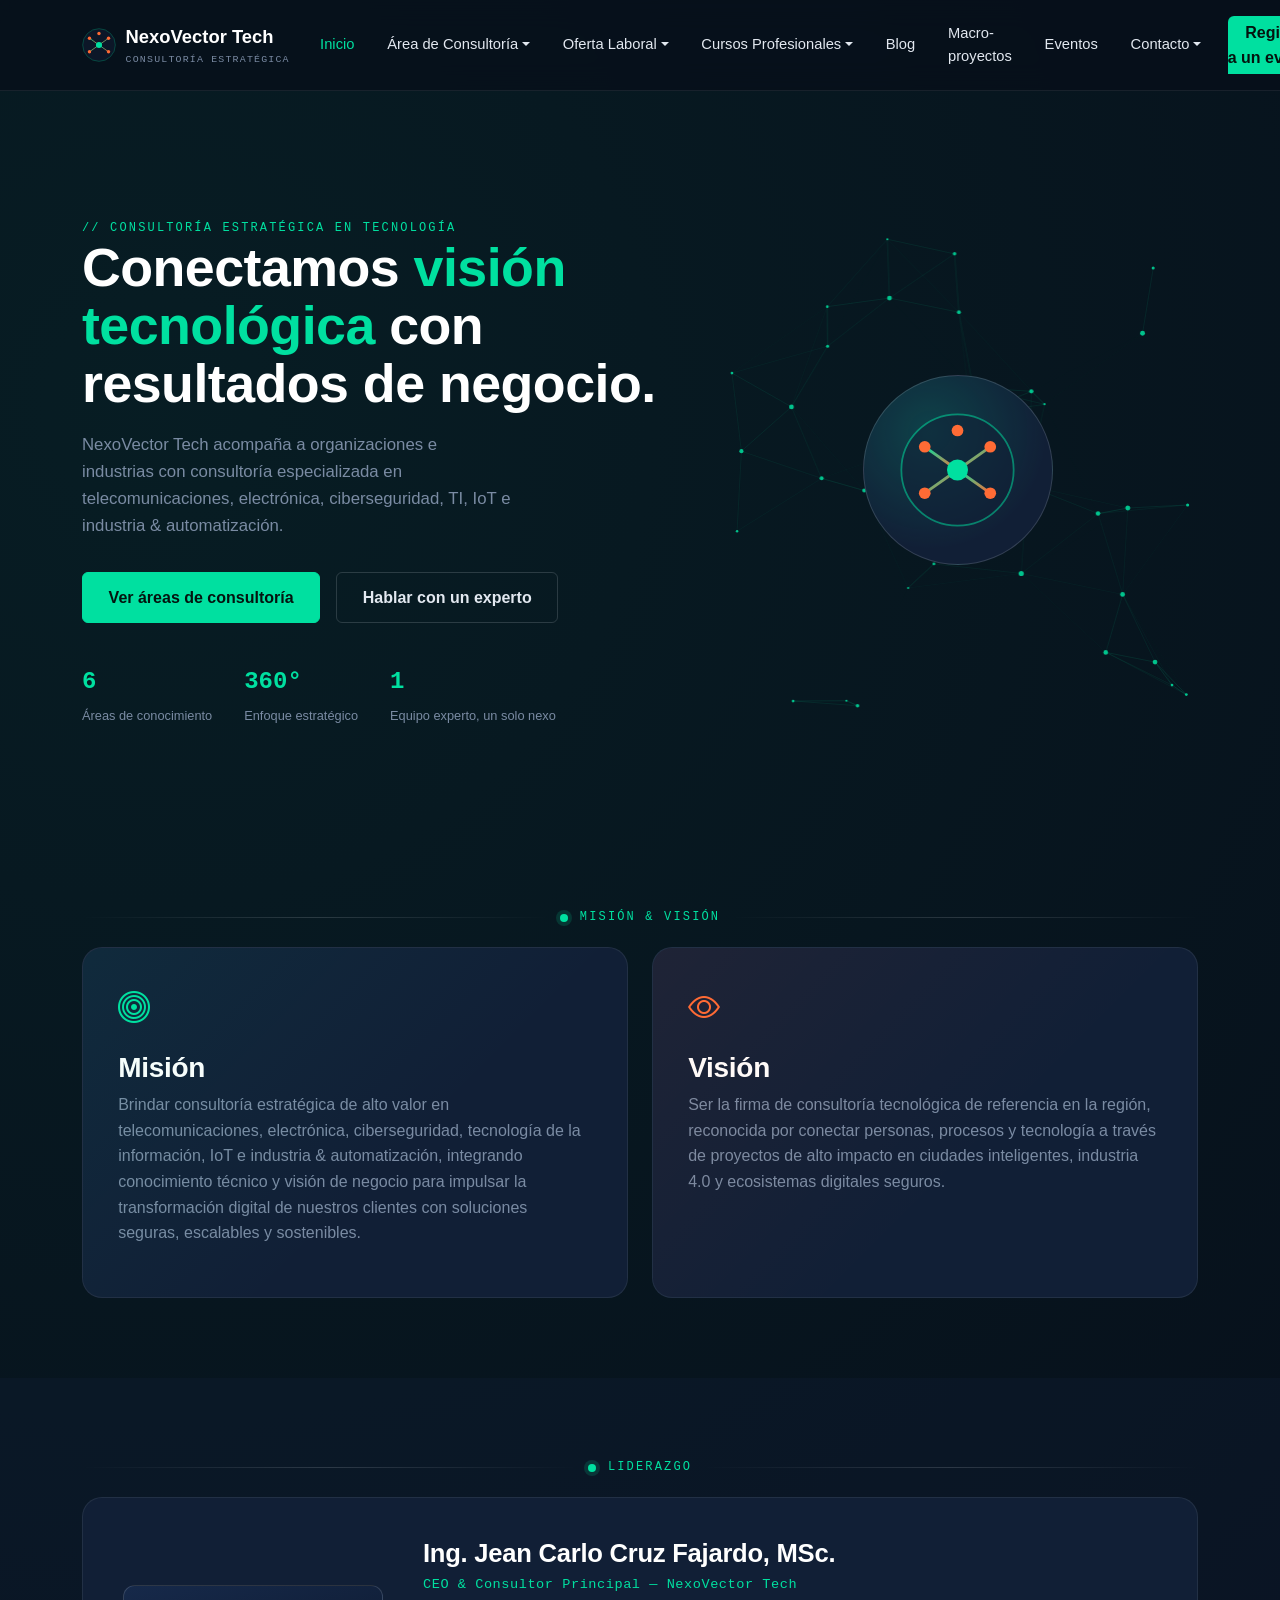
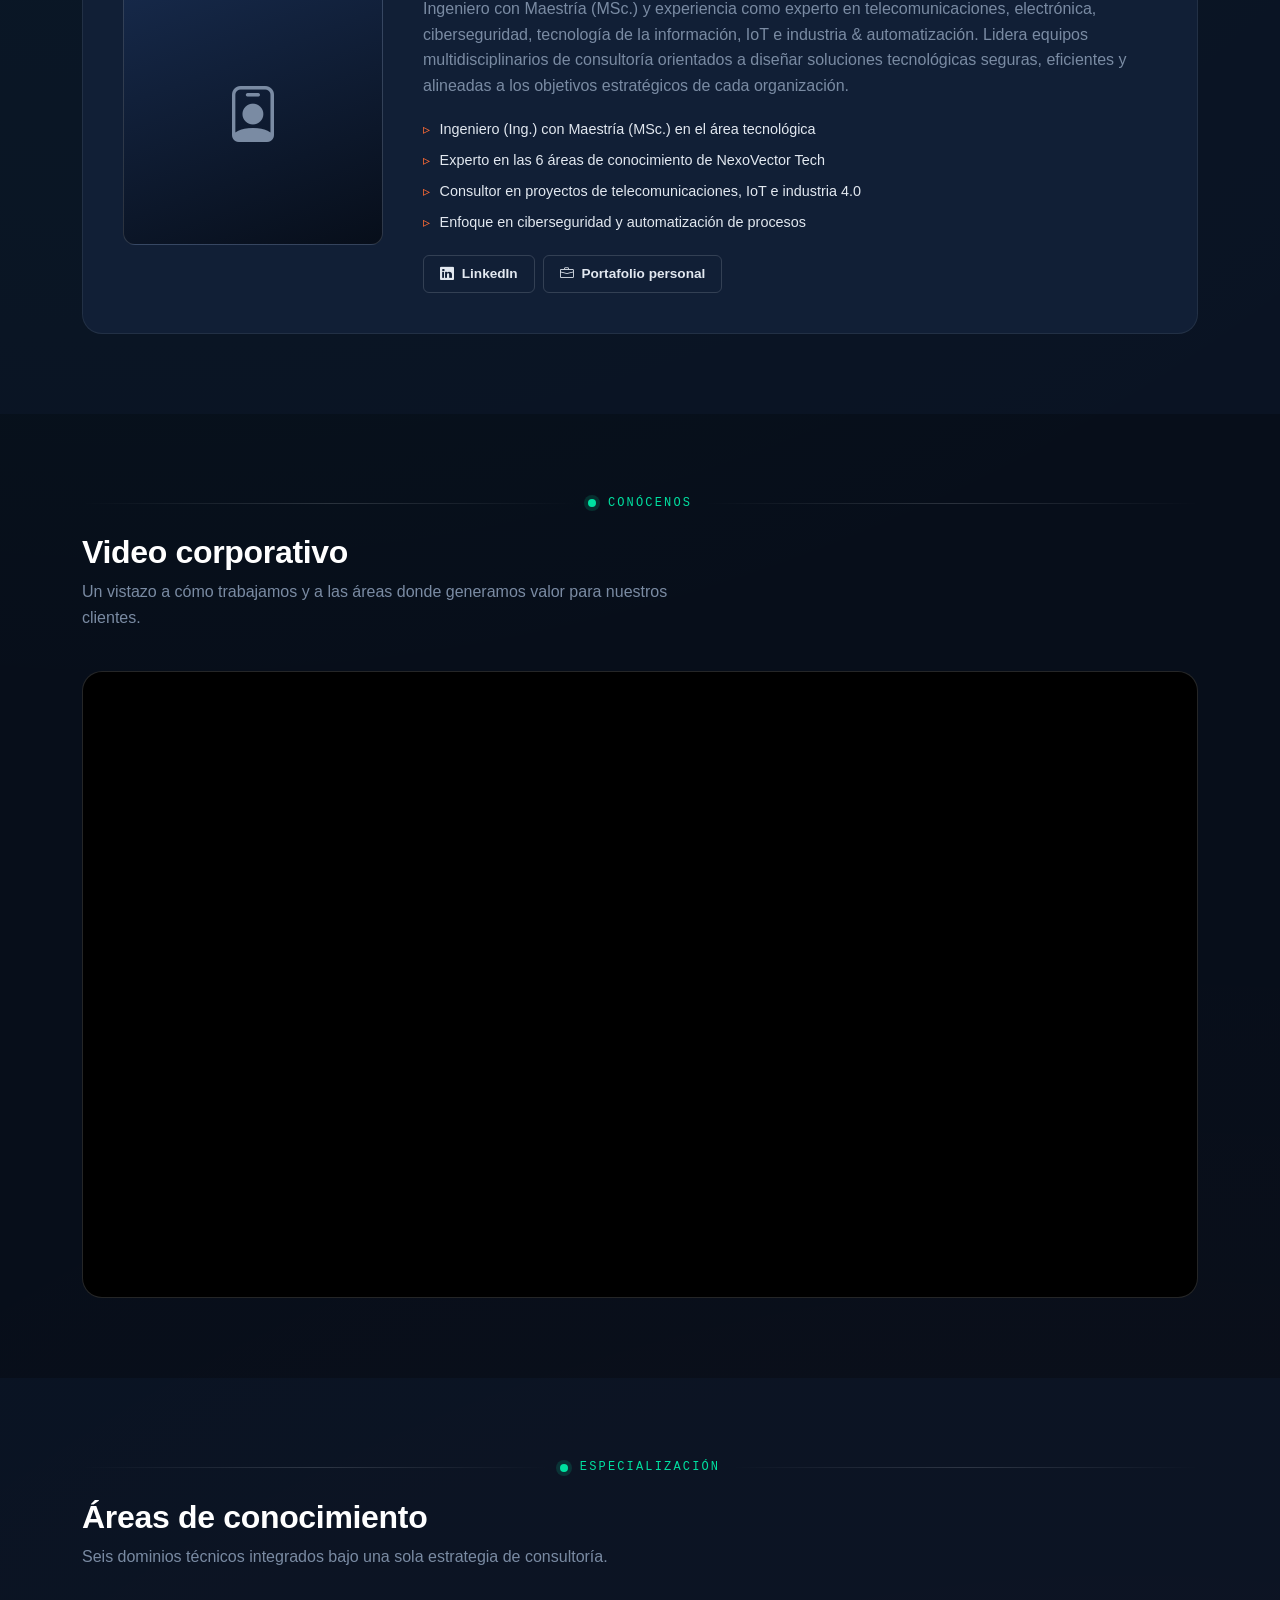
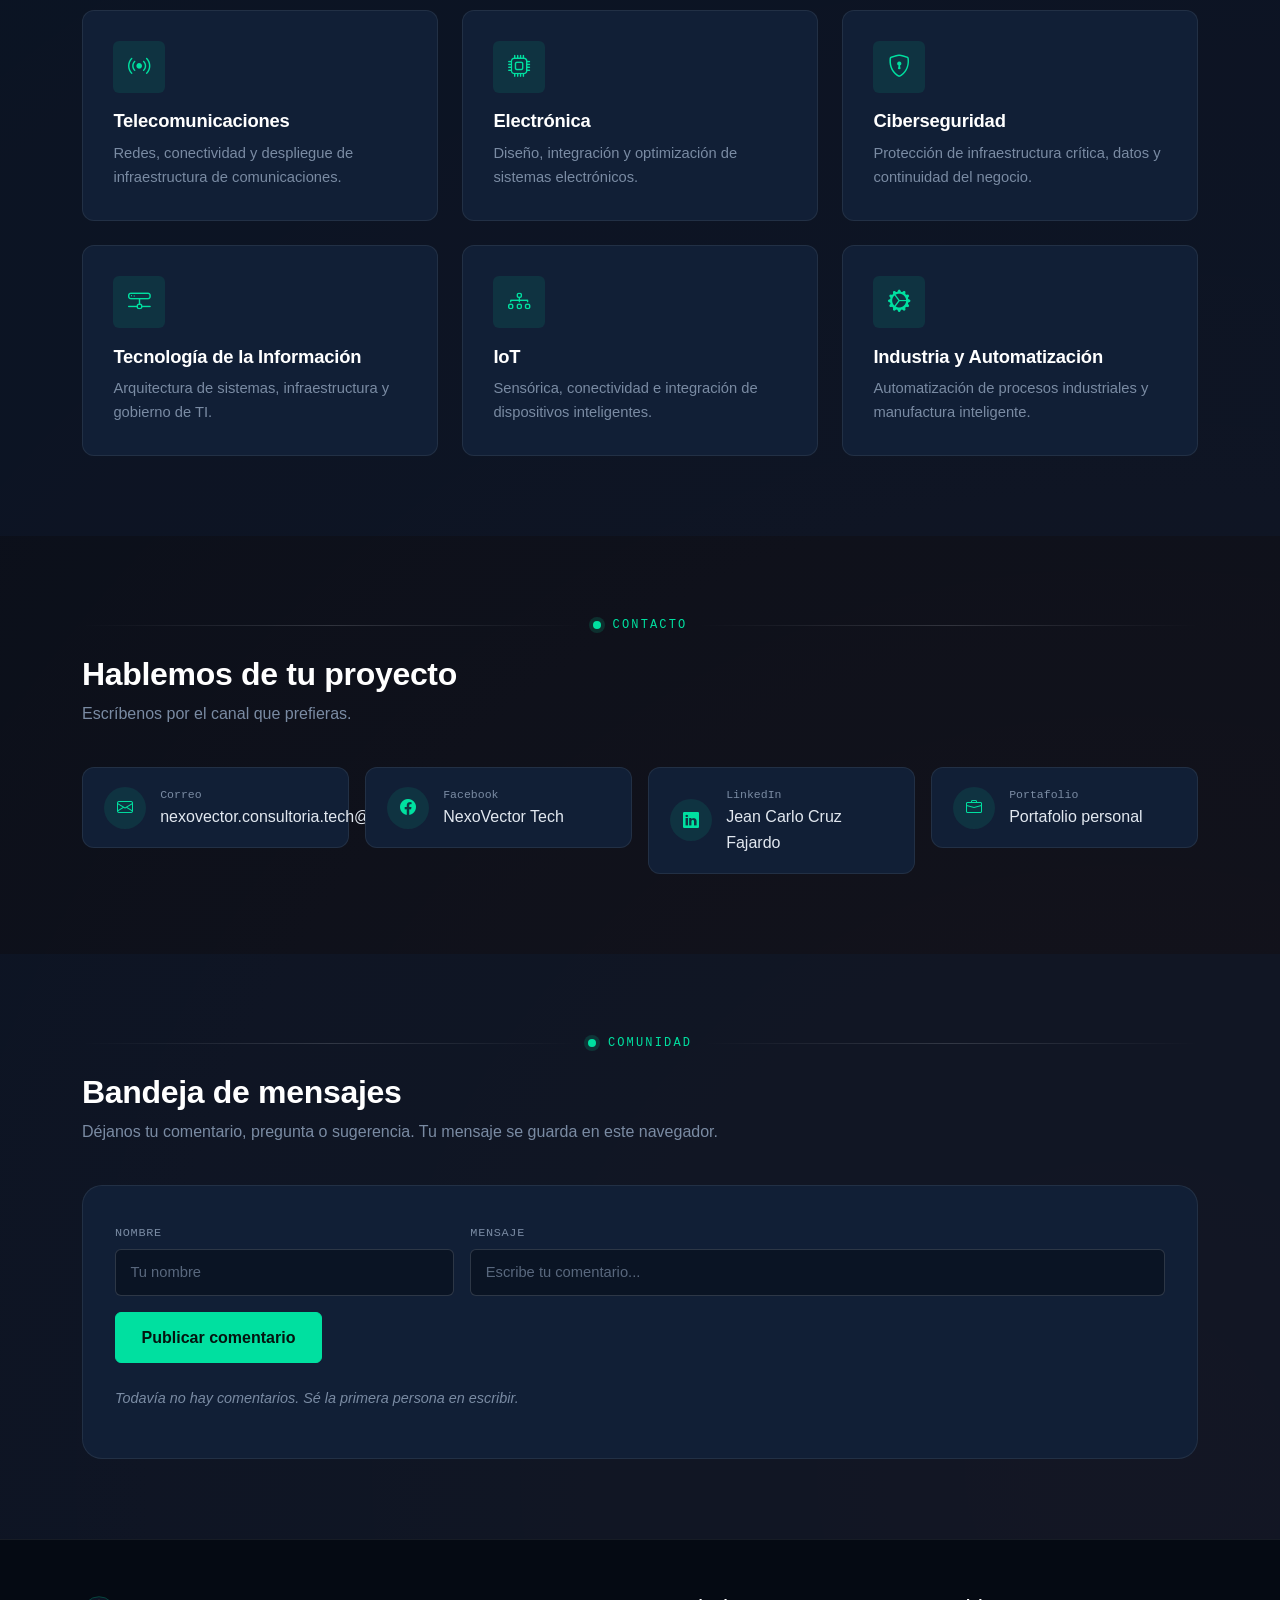
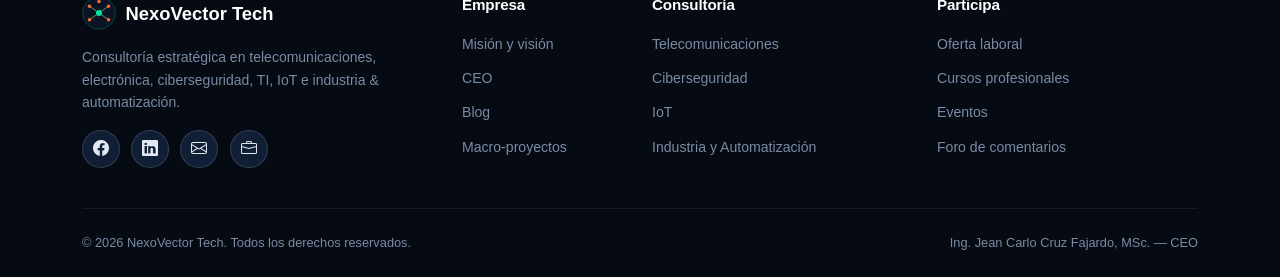
==== commit 51b56539: "Add files via upload" ====
--- a/index.html
+++ b/index.html
@@ -11,7 +11,7 @@
 <link href="https://fonts.googleapis.com/css2?family=Space+Grotesk:wght@500;600;700&family=Inter:wght@400;500;600&family=JetBrains+Mono:wght@400;500&display=swap" rel="stylesheet">
 <link href="https://cdn.jsdelivr.net/npm/bootstrap@5.3.3/dist/css/bootstrap.min.css" rel="stylesheet">
 <link href="https://cdn.jsdelivr.net/npm/bootstrap-icons@1.11.3/font/bootstrap-icons.css" rel="stylesheet">
-<link rel="stylesheet" href="styles.css">
+<link rel="stylesheet" href="css/styles.css">
 </head>
 <body>
 
--- a/css/styles.css
+++ b/css/styles.css
@@ -0,0 +1,683 @@
+/* ==========================================================================
+   NEXOVECTOR TECH — Hoja de estilos compartida
+   Sistema: Grid + Flexbox + Bootstrap 5 grid utilities
+   Firma visual: retícula de nodos conectados (red / vector), eco del nombre
+   "NexoVector" y de las áreas de telecomunicaciones / IoT / redes.
+   ========================================================================== */
+
+/* ---------- 1. TOKENS ---------- */
+:root {
+  /* Color */
+  --bg-main: #070e1a;
+  --bg-card: #111f36;
+  --bg-card-hover: #16294a;
+  --accent: #00e0a0;
+  --accent-dim: #00b581;
+  --accent-2: #ff6b35;
+  --accent-2-dim: #d9541f;
+  --text: #e2e8f0;
+  --text-muted: #7a8ba3;
+  --border: rgba(226, 232, 240, 0.08);
+  --border-strong: rgba(226, 232, 240, 0.16);
+
+  /* Tipografía */
+  --font-display: "Space Grotesk", "Segoe UI", sans-serif;
+  --font-body: "Inter", "Segoe UI", sans-serif;
+  --font-mono: "JetBrains Mono", "Courier New", monospace;
+
+  /* Escala */
+  --radius-sm: 6px;
+  --radius-md: 12px;
+  --radius-lg: 20px;
+  --shadow-card: 0 10px 30px -12px rgba(0, 0, 0, 0.55);
+  --transition: 200ms ease;
+}
+
+/* ---------- 2. RESET / BASE ---------- */
+* { box-sizing: border-box; }
+
+html { scroll-behavior: smooth; }
+
+body {
+  background-color: var(--bg-main);
+  background-image:
+    radial-gradient(circle at 12% 8%, rgba(0, 224, 160, 0.07), transparent 40%),
+    radial-gradient(circle at 88% 92%, rgba(255, 107, 53, 0.06), transparent 45%);
+  color: var(--text);
+  font-family: var(--font-body);
+  line-height: 1.6;
+  -webkit-font-smoothing: antialiased;
+}
+
+h1, h2, h3, h4, h5, h6 {
+  font-family: var(--font-display);
+  font-weight: 600;
+  color: #ffffff;
+  letter-spacing: -0.01em;
+}
+
+a { color: var(--accent); text-decoration: none; transition: color var(--transition); }
+a:hover { color: var(--accent-2); }
+
+::selection { background: var(--accent); color: #04140f; }
+
+/* Foco visible accesible */
+a:focus-visible,
+button:focus-visible,
+input:focus-visible,
+textarea:focus-visible,
+select:focus-visible {
+  outline: 2px solid var(--accent);
+  outline-offset: 3px;
+  border-radius: 4px;
+}
+
+.eyebrow {
+  font-family: var(--font-mono);
+  text-transform: uppercase;
+  letter-spacing: 0.18em;
+  font-size: 0.75rem;
+  color: var(--accent);
+}
+
+.text-muted-custom { color: var(--text-muted); }
+
+.section {
+  padding: 5rem 0;
+  position: relative;
+}
+.section-alt { background: rgba(17, 31, 54, 0.35); }
+.section-title { margin-bottom: .5rem; }
+.section-lead { color: var(--text-muted); max-width: 640px; margin-bottom: 2.5rem; }
+
+/* Divisor tipo "nodo" — encarna el nombre NexoVector: un punto que conecta dos líneas */
+.node-divider {
+  display: flex;
+  align-items: center;
+  gap: .75rem;
+  margin-bottom: 1.25rem;
+}
+.node-divider::before,
+.node-divider::after {
+  content: "";
+  height: 1px;
+  flex: 1;
+  background: linear-gradient(90deg, transparent, var(--border-strong), transparent);
+}
+.node-divider .dot {
+  width: 8px; height: 8px; border-radius: 50%;
+  background: var(--accent);
+  box-shadow: 0 0 0 4px rgba(0, 224, 160, .15);
+}
+
+/* ---------- 3. NAVBAR ---------- */
+.navbar-nexo {
+  background: rgba(7, 14, 26, 0.72);
+  backdrop-filter: blur(14px);
+  -webkit-backdrop-filter: blur(14px);
+  border-bottom: 1px solid var(--border);
+  padding: .85rem 0;
+  transition: background var(--transition), padding var(--transition), border-color var(--transition);
+}
+.navbar-nexo.scrolled {
+  background: rgba(7, 14, 26, 0.94);
+  padding: .5rem 0;
+  border-bottom-color: var(--border-strong);
+}
+.navbar-brand-nexo {
+  display: flex;
+  align-items: center;
+  gap: .6rem;
+  font-family: var(--font-display);
+  font-weight: 700;
+  font-size: 1.15rem;
+  color: #fff !important;
+}
+.navbar-brand-nexo .brand-mark { width: 34px; height: 34px; }
+.navbar-brand-nexo .brand-sub {
+  display: block;
+  font-family: var(--font-mono);
+  font-size: .62rem;
+  color: var(--text-muted);
+  letter-spacing: .12em;
+  font-weight: 400;
+  text-transform: uppercase;
+}
+
+.navbar-nexo .nav-link {
+  color: var(--text) !important;
+  font-size: .92rem;
+  font-weight: 500;
+  padding: .5rem .9rem !important;
+  border-radius: var(--radius-sm);
+  transition: color var(--transition), background var(--transition);
+}
+.navbar-nexo .nav-link:hover,
+.navbar-nexo .nav-link:focus { color: var(--accent) !important; background: rgba(0, 224, 160, .07); }
+.navbar-nexo .nav-link.active { color: var(--accent) !important; }
+
+.navbar-nexo .dropdown-menu {
+  background: var(--bg-card);
+  border: 1px solid var(--border-strong);
+  border-radius: var(--radius-md);
+  padding: .5rem;
+  box-shadow: var(--shadow-card);
+}
+.navbar-nexo .dropdown-item {
+  color: var(--text);
+  border-radius: var(--radius-sm);
+  padding: .55rem .75rem;
+  font-size: .9rem;
+}
+.navbar-nexo .dropdown-item:hover,
+.navbar-nexo .dropdown-item:focus {
+  background: rgba(0, 224, 160, .1);
+  color: var(--accent);
+}
+.navbar-toggler { border-color: var(--border-strong); }
+.navbar-toggler:focus { box-shadow: 0 0 0 .2rem rgba(0, 224, 160, .25); }
+
+.btn-nav-cta {
+  background: var(--accent);
+  color: #04140f !important;
+  font-weight: 600;
+  border-radius: var(--radius-sm);
+  padding: .5rem 1.1rem !important;
+}
+.btn-nav-cta:hover { background: var(--accent-2); color: #1a0800 !important; }
+
+/* ---------- 4. HERO ---------- */
+.hero {
+  position: relative;
+  min-height: 92vh;
+  display: grid;
+  grid-template-columns: 1.1fr .9fr;
+  align-items: center;
+  gap: 3rem;
+  padding-top: 7rem;
+  overflow: hidden;
+}
+.hero-copy { position: relative; z-index: 2; }
+.hero-tagline {
+  font-size: clamp(2.1rem, 4.2vw, 3.4rem);
+  line-height: 1.08;
+  margin-bottom: 1.25rem;
+}
+.hero-tagline .accent { color: var(--accent); }
+.hero-desc { color: var(--text-muted); font-size: 1.05rem; max-width: 46ch; margin-bottom: 2rem; }
+.hero-actions { display: flex; flex-wrap: wrap; gap: 1rem; margin-bottom: 2.5rem; }
+
+.hero-stats { display: flex; gap: 2rem; flex-wrap: wrap; }
+.hero-stats .stat b {
+  display: block; font-family: var(--font-mono); font-size: 1.5rem; color: var(--accent);
+}
+.hero-stats .stat span { font-size: .8rem; color: var(--text-muted); }
+
+.hero-visual {
+  position: relative;
+  z-index: 1;
+  aspect-ratio: 1 / 1;
+  max-height: 560px;
+  justify-self: center;
+  align-self: center;
+  width: 100%;
+}
+#nodeCanvas { width: 100%; height: 100%; display: block; }
+
+.logo-badge {
+  width: 190px; height: 190px;
+  border-radius: 50%;
+  display: flex; align-items: center; justify-content: center;
+  background: radial-gradient(circle at 35% 30%, rgba(0,224,160,.18), transparent 65%), var(--bg-card);
+  border: 1px solid var(--border-strong);
+  position: absolute;
+  top: 50%; left: 50%;
+  transform: translate(-50%, -50%);
+  z-index: 3;
+}
+.logo-badge img { width: 62%; height: auto; }
+
+/* ---------- 5. BOTONES ---------- */
+.btn-nexo-primary {
+  background: var(--accent);
+  border: 1px solid var(--accent);
+  color: #04140f;
+  font-weight: 600;
+  padding: .75rem 1.6rem;
+  border-radius: var(--radius-sm);
+  transition: transform var(--transition), background var(--transition), box-shadow var(--transition);
+}
+.btn-nexo-primary:hover { background: var(--accent-dim); color: #04140f; transform: translateY(-2px); box-shadow: 0 10px 24px -10px rgba(0,224,160,.5); }
+
+.btn-nexo-outline {
+  background: transparent;
+  border: 1px solid var(--border-strong);
+  color: var(--text);
+  font-weight: 600;
+  padding: .75rem 1.6rem;
+  border-radius: var(--radius-sm);
+  transition: border-color var(--transition), color var(--transition), transform var(--transition);
+}
+.btn-nexo-outline:hover { border-color: var(--accent-2); color: var(--accent-2); transform: translateY(-2px); }
+
+.btn-nexo-2 {
+  background: var(--accent-2);
+  border: 1px solid var(--accent-2);
+  color: #1a0800;
+  font-weight: 600;
+  padding: .75rem 1.6rem;
+  border-radius: var(--radius-sm);
+  transition: transform var(--transition), background var(--transition);
+}
+.btn-nexo-2:hover { background: var(--accent-2-dim); color: #fff; transform: translateY(-2px); }
+
+.btn-sm-nexo { padding: .45rem 1rem; font-size: .85rem; }
+
+/* ---------- 6. TARJETAS ---------- */
+.card-nexo {
+  background: var(--bg-card);
+  border: 1px solid var(--border);
+  border-radius: var(--radius-md);
+  padding: 1.9rem;
+  height: 100%;
+  transition: transform var(--transition), border-color var(--transition), background var(--transition);
+}
+.card-nexo:hover {
+  transform: translateY(-4px);
+  border-color: rgba(0, 224, 160, .35);
+  background: var(--bg-card-hover);
+}
+.card-nexo .icon-wrap {
+  width: 52px; height: 52px;
+  border-radius: var(--radius-sm);
+  display: flex; align-items: center; justify-content: center;
+  background: rgba(0, 224, 160, .1);
+  color: var(--accent);
+  margin-bottom: 1.1rem;
+  font-size: 1.4rem;
+}
+.card-nexo h3, .card-nexo h4 { font-size: 1.15rem; margin-bottom: .6rem; }
+.card-nexo p { color: var(--text-muted); font-size: .92rem; margin-bottom: 0; }
+
+.card-nexo.area-card { display: flex; flex-direction: column; }
+.card-nexo.area-card .tag-list { display: flex; flex-wrap: wrap; gap: .4rem; margin: .9rem 0; }
+.tag-pill {
+  font-family: var(--font-mono);
+  font-size: .68rem;
+  padding: .25rem .6rem;
+  border-radius: 999px;
+  background: rgba(122, 139, 163, .12);
+  color: var(--text-muted);
+  border: 1px solid var(--border);
+}
+
+/* ---------- 7. MISIÓN / VISIÓN ---------- */
+.mv-card {
+  background: var(--bg-card);
+  border: 1px solid var(--border);
+  border-radius: var(--radius-lg);
+  padding: 2.2rem;
+  height: 100%;
+  position: relative;
+  overflow: hidden;
+}
+.mv-card::after {
+  content: "";
+  position: absolute; inset: 0;
+  background: linear-gradient(135deg, rgba(0,224,160,.06), transparent 60%);
+  pointer-events: none;
+}
+.mv-card .mv-icon { font-size: 2rem; color: var(--accent); margin-bottom: 1rem; }
+.mv-card.vision .mv-icon { color: var(--accent-2); }
+.mv-card.vision::after { background: linear-gradient(135deg, rgba(255,107,53,.06), transparent 60%); }
+
+/* ---------- 8. CEO ---------- */
+.ceo-panel {
+  display: grid;
+  grid-template-columns: 260px 1fr;
+  gap: 2.5rem;
+  align-items: center;
+  background: var(--bg-card);
+  border: 1px solid var(--border);
+  border-radius: var(--radius-lg);
+  padding: 2.5rem;
+}
+.ceo-photo-frame {
+  width: 100%;
+  aspect-ratio: 1/1;
+  border-radius: var(--radius-md);
+  background: linear-gradient(160deg, var(--bg-card-hover), var(--bg-main));
+  border: 1px solid var(--border-strong);
+  display: flex; align-items: center; justify-content: center;
+  color: var(--text-muted);
+  overflow: hidden;
+}
+.ceo-photo-frame img { width: 100%; height: 100%; object-fit: cover; }
+.ceo-name { font-size: 1.6rem; margin-bottom: .1rem; }
+.ceo-title { font-family: var(--font-mono); color: var(--accent); font-size: .85rem; margin-bottom: 1rem; letter-spacing: .04em; }
+.ceo-bio { color: var(--text-muted); margin-bottom: 1.2rem; }
+.ceo-credentials { list-style: none; padding: 0; margin: 0 0 1.3rem; display: flex; flex-direction: column; gap: .5rem; }
+.ceo-credentials li { display: flex; gap: .6rem; font-size: .9rem; color: var(--text); }
+.ceo-credentials li::before { content: "▹"; color: var(--accent-2); }
+
+/* ---------- 9. VIDEO ---------- */
+.video-frame {
+  position: relative;
+  border-radius: var(--radius-lg);
+  overflow: hidden;
+  border: 1px solid var(--border-strong);
+  background: #000;
+  aspect-ratio: 16/9;
+}
+.video-frame iframe,
+.video-frame video { width: 100%; height: 100%; border: 0; display: block; }
+
+/* ---------- 10. CONTACTO / REDES ---------- */
+.contact-chip {
+  display: flex;
+  align-items: center;
+  gap: .9rem;
+  background: var(--bg-card);
+  border: 1px solid var(--border);
+  border-radius: var(--radius-md);
+  padding: 1.1rem 1.3rem;
+  transition: border-color var(--transition), transform var(--transition);
+  color: var(--text);
+}
+.contact-chip:hover { border-color: var(--accent); transform: translateX(4px); color: var(--text); }
+.contact-chip .chip-icon {
+  width: 42px; height: 42px; border-radius: 50%;
+  background: rgba(0,224,160,.1); color: var(--accent);
+  display: flex; align-items: center; justify-content: center; flex-shrink: 0;
+}
+.contact-chip small { display: block; color: var(--text-muted); font-family: var(--font-mono); font-size: .72rem; }
+
+/* ---------- 11. FORO / COMENTARIOS ---------- */
+.forum-box {
+  background: var(--bg-card);
+  border: 1px solid var(--border);
+  border-radius: var(--radius-lg);
+  padding: 2rem;
+}
+.forum-list { display: flex; flex-direction: column; gap: 1rem; margin-top: 1.5rem; max-height: 460px; overflow-y: auto; padding-right: .5rem; }
+.forum-list::-webkit-scrollbar { width: 6px; }
+.forum-list::-webkit-scrollbar-thumb { background: var(--border-strong); border-radius: 4px; }
+.forum-comment {
+  background: rgba(122, 139, 163, .06);
+  border: 1px solid var(--border);
+  border-left: 3px solid var(--accent);
+  border-radius: var(--radius-sm);
+  padding: 1rem 1.2rem;
+  animation: fadeInUp .35s ease;
+}
+.forum-comment .comment-head { display: flex; justify-content: space-between; align-items: baseline; margin-bottom: .35rem; }
+.forum-comment .comment-author { font-weight: 600; color: #fff; font-size: .92rem; }
+.forum-comment .comment-date { font-family: var(--font-mono); font-size: .7rem; color: var(--text-muted); }
+.forum-comment p { margin: 0; color: var(--text-muted); font-size: .9rem; }
+.forum-empty { color: var(--text-muted); font-size: .9rem; font-style: italic; }
+
+@keyframes fadeInUp {
+  from { opacity: 0; transform: translateY(8px); }
+  to { opacity: 1; transform: translateY(0); }
+}
+
+/* ---------- 12. FORMULARIOS ---------- */
+.form-nexo label {
+  font-family: var(--font-mono);
+  font-size: .74rem;
+  text-transform: uppercase;
+  letter-spacing: .06em;
+  color: var(--text-muted);
+  margin-bottom: .4rem;
+}
+.form-nexo .form-control,
+.form-nexo .form-select,
+.form-nexo textarea {
+  background: rgba(7, 14, 26, .6);
+  border: 1px solid var(--border-strong);
+  color: var(--text);
+  border-radius: var(--radius-sm);
+  padding: .7rem .9rem;
+  font-size: .92rem;
+}
+.form-nexo .form-control:focus,
+.form-nexo .form-select:focus,
+.form-nexo textarea:focus {
+  background: rgba(7, 14, 26, .85);
+  border-color: var(--accent);
+  color: var(--text);
+  box-shadow: 0 0 0 .18rem rgba(0, 224, 160, .18);
+}
+.form-nexo .form-control::placeholder { color: var(--text-muted); opacity: .7; }
+.form-nexo .invalid-feedback-inline {
+  display: none;
+  font-size: .78rem;
+  color: var(--accent-2);
+  margin-top: .35rem;
+}
+.form-nexo .is-invalid ~ .invalid-feedback-inline,
+.form-nexo .invalid-feedback-inline.show { display: block; }
+.form-nexo .is-invalid { border-color: var(--accent-2) !important; }
+.form-nexo .is-valid { border-color: var(--accent) !important; }
+.form-success-msg {
+  display: none;
+  background: rgba(0, 224, 160, .1);
+  border: 1px solid rgba(0, 224, 160, .4);
+  color: var(--accent);
+  border-radius: var(--radius-sm);
+  padding: .9rem 1.1rem;
+  font-size: .9rem;
+  margin-top: 1rem;
+}
+.form-success-msg.show { display: block; animation: fadeInUp .35s ease; }
+
+/* ---------- 13. PAGE HEADER (páginas internas) ---------- */
+.page-header {
+  padding: 9rem 0 3.5rem;
+  position: relative;
+  border-bottom: 1px solid var(--border);
+}
+.page-header .eyebrow { margin-bottom: .6rem; display: block; }
+.breadcrumb-nexo { font-family: var(--font-mono); font-size: .78rem; color: var(--text-muted); }
+.breadcrumb-nexo a { color: var(--text-muted); }
+.breadcrumb-nexo a:hover { color: var(--accent); }
+.breadcrumb-nexo .sep { margin: 0 .4rem; }
+
+/* ---------- 14. TABLA / LISTAS DE ÁREA (consultoría, cursos, empleo) ---------- */
+.area-block {
+  border: 1px solid var(--border);
+  border-radius: var(--radius-lg);
+  padding: 2.2rem;
+  background: var(--bg-card);
+  margin-bottom: 1.75rem;
+  scroll-margin-top: 100px;
+}
+.area-block .area-head { display: flex; align-items: center; gap: 1rem; margin-bottom: 1rem; }
+.area-block .area-head .icon-wrap { margin-bottom: 0; flex-shrink: 0; }
+.area-block ul.check-list { list-style: none; padding: 0; margin: 0; }
+.area-block ul.check-list li { display: flex; gap: .6rem; padding: .35rem 0; color: var(--text-muted); font-size: .92rem; }
+.area-block ul.check-list li::before { content: "✓"; color: var(--accent); font-weight: 700; }
+
+.job-item, .course-item {
+  display: flex;
+  justify-content: space-between;
+  align-items: center;
+  flex-wrap: wrap;
+  gap: 1rem;
+  border: 1px solid var(--border);
+  border-radius: var(--radius-md);
+  padding: 1.1rem 1.4rem;
+  margin-bottom: .9rem;
+  background: rgba(122,139,163,.04);
+  transition: border-color var(--transition), background var(--transition);
+}
+.job-item:hover, .course-item:hover { border-color: var(--border-strong); background: rgba(122,139,163,.08); }
+.job-item h4, .course-item h4 { font-size: 1rem; margin: 0 0 .25rem; }
+.job-item .meta, .course-item .meta { font-family: var(--font-mono); font-size: .74rem; color: var(--text-muted); display: flex; gap: 1rem; flex-wrap: wrap; }
+
+.badge-nexo {
+  font-family: var(--font-mono);
+  font-size: .68rem;
+  padding: .3rem .65rem;
+  border-radius: 999px;
+  border: 1px solid var(--border-strong);
+  color: var(--text-muted);
+}
+.badge-nexo.open { color: var(--accent); border-color: rgba(0,224,160,.4); background: rgba(0,224,160,.08); }
+
+/* ---------- 15. BLOG ---------- */
+.blog-filters { display: flex; flex-wrap: wrap; gap: .6rem; margin-bottom: 2.5rem; }
+.filter-chip {
+  font-family: var(--font-mono);
+  font-size: .78rem;
+  padding: .45rem 1rem;
+  border-radius: 999px;
+  border: 1px solid var(--border-strong);
+  background: transparent;
+  color: var(--text-muted);
+  cursor: pointer;
+  transition: all var(--transition);
+}
+.filter-chip:hover { color: var(--text); border-color: var(--text-muted); }
+.filter-chip.active { background: var(--accent); color: #04140f; border-color: var(--accent); }
+
+.blog-card { display: flex; flex-direction: column; }
+.blog-card .blog-thumb {
+  height: 160px;
+  border-radius: var(--radius-sm);
+  background: linear-gradient(135deg, rgba(0,224,160,.18), rgba(255,107,53,.12));
+  display: flex; align-items: center; justify-content: center;
+  color: var(--accent);
+  font-size: 2rem;
+  margin-bottom: 1.1rem;
+}
+.blog-card .blog-meta { font-family: var(--font-mono); font-size: .72rem; color: var(--text-muted); margin-bottom: .5rem; }
+.blog-card[data-cat] { display: flex; }
+.blog-card.hidden-cat { display: none !important; }
+
+/* ---------- 16. MACRO-PROYECTOS ---------- */
+.macro-card {
+  border: 1px solid var(--border);
+  border-radius: var(--radius-lg);
+  overflow: hidden;
+  background: var(--bg-card);
+  height: 100%;
+  display: flex; flex-direction: column;
+  transition: transform var(--transition), border-color var(--transition);
+}
+.macro-card:hover { transform: translateY(-4px); border-color: rgba(0,224,160,.35); }
+.macro-card .macro-visual {
+  height: 190px;
+  background: radial-gradient(circle at 30% 20%, rgba(0,224,160,.25), transparent 55%), var(--bg-main);
+  display: flex; align-items: center; justify-content: center;
+  font-size: 2.4rem; color: var(--accent);
+  border-bottom: 1px solid var(--border);
+}
+.macro-card .macro-body { padding: 1.6rem; flex: 1; display: flex; flex-direction: column; }
+.macro-card .macro-body p { color: var(--text-muted); flex: 1; }
+
+/* ---------- 17. EVENTOS ---------- */
+.event-card {
+  display: flex;
+  gap: 1.3rem;
+  border: 1px solid var(--border);
+  border-radius: var(--radius-md);
+  padding: 1.4rem;
+  background: var(--bg-card);
+  margin-bottom: 1rem;
+}
+.event-date-block {
+  flex-shrink: 0;
+  width: 68px; height: 68px;
+  border-radius: var(--radius-sm);
+  background: rgba(0,224,160,.1);
+  color: var(--accent);
+  display: flex; flex-direction: column; align-items: center; justify-content: center;
+  font-family: var(--font-mono);
+}
+.event-date-block .day { font-size: 1.3rem; font-weight: 700; line-height: 1; }
+.event-date-block .mon { font-size: .68rem; text-transform: uppercase; }
+
+/* ---------- 18. FOOTER ---------- */
+footer.site-footer {
+  background: #050a13;
+  border-top: 1px solid var(--border);
+  padding: 3.5rem 0 1.5rem;
+}
+footer.site-footer h5 { font-size: .95rem; color: #fff; margin-bottom: 1rem; }
+footer.site-footer ul { list-style: none; padding: 0; margin: 0; display: flex; flex-direction: column; gap: .55rem; }
+footer.site-footer ul li a { color: var(--text-muted); font-size: .88rem; }
+footer.site-footer ul li a:hover { color: var(--accent); }
+.footer-social { display: flex; gap: .7rem; margin-top: 1rem; }
+.footer-social a {
+  width: 38px; height: 38px; border-radius: 50%;
+  background: var(--bg-card); border: 1px solid var(--border-strong);
+  display: flex; align-items: center; justify-content: center;
+  color: var(--text);
+}
+.footer-social a:hover { background: var(--accent); color: #04140f; border-color: var(--accent); }
+.footer-bottom {
+  border-top: 1px solid var(--border);
+  margin-top: 2.5rem;
+  padding-top: 1.5rem;
+  font-size: .8rem;
+  color: var(--text-muted);
+  display: flex; justify-content: space-between; flex-wrap: wrap; gap: .6rem;
+}
+
+/* ---------- 19. SCROLL REVEAL ---------- */
+.reveal { opacity: 0; transform: translateY(24px); transition: opacity .6s ease, transform .6s ease; }
+.reveal.in-view { opacity: 1; transform: translateY(0); }
+
+@media (prefers-reduced-motion: reduce) {
+  .reveal { opacity: 1; transform: none; transition: none; }
+  html { scroll-behavior: auto; }
+}
+
+/* ---------- 20. BACK TO TOP ---------- */
+.back-to-top {
+  position: fixed; right: 1.5rem; bottom: 1.5rem;
+  width: 46px; height: 46px; border-radius: 50%;
+  background: var(--accent); color: #04140f;
+  display: flex; align-items: center; justify-content: center;
+  border: none; z-index: 999;
+  opacity: 0; visibility: hidden; transform: translateY(10px);
+  transition: all var(--transition);
+}
+.back-to-top.show { opacity: 1; visibility: visible; transform: translateY(0); }
+
+/* ==========================================================================
+   MEDIA QUERIES — breakpoints propios sobre los de Bootstrap
+   <=576px móviles | 577-768 tablet vertical | 769-992 tablet horizontal | >=993 escritorio
+   ========================================================================== */
+
+/* Escritorio grande ya cubierto por reglas base (>=993px) */
+
+/* Tablet horizontal 769px–992px: 3 columnas, ajusta hero */
+@media (max-width: 992px) {
+  .hero { grid-template-columns: 1fr; text-align: center; min-height: auto; padding-top: 8rem; padding-bottom: 3rem; }
+  .hero-actions, .hero-stats { justify-content: center; }
+  .hero-desc { margin-left: auto; margin-right: auto; }
+  .hero-visual { order: -1; max-height: 380px; margin-bottom: 1rem; }
+  .ceo-panel { grid-template-columns: 1fr; text-align: center; }
+  .ceo-photo-frame { max-width: 260px; margin: 0 auto; }
+  .ceo-credentials li { justify-content: center; }
+}
+
+/* Tablet vertical 577px–768px: 2 columnas */
+@media (max-width: 768px) {
+  .section { padding: 3.5rem 0; }
+  .ceo-panel { padding: 1.8rem; }
+  .job-item, .course-item { flex-direction: column; align-items: flex-start; }
+  .footer-bottom { flex-direction: column; text-align: center; }
+}
+
+/* Móviles <=576px: navbar hamburguesa ya provista por Bootstrap, columna única */
+@media (max-width: 576px) {
+  .hero-tagline { font-size: 2rem; }
+  .page-header { padding: 7.5rem 0 2.5rem; }
+  .mv-card, .forum-box, .area-block { padding: 1.4rem; }
+  .event-card { flex-direction: column; }
+  .event-date-block { flex-direction: row; gap: .4rem; width: auto; height: auto; padding: .5rem .8rem; align-self: flex-start; }
+  .logo-badge { width: 130px; height: 130px; }
+}
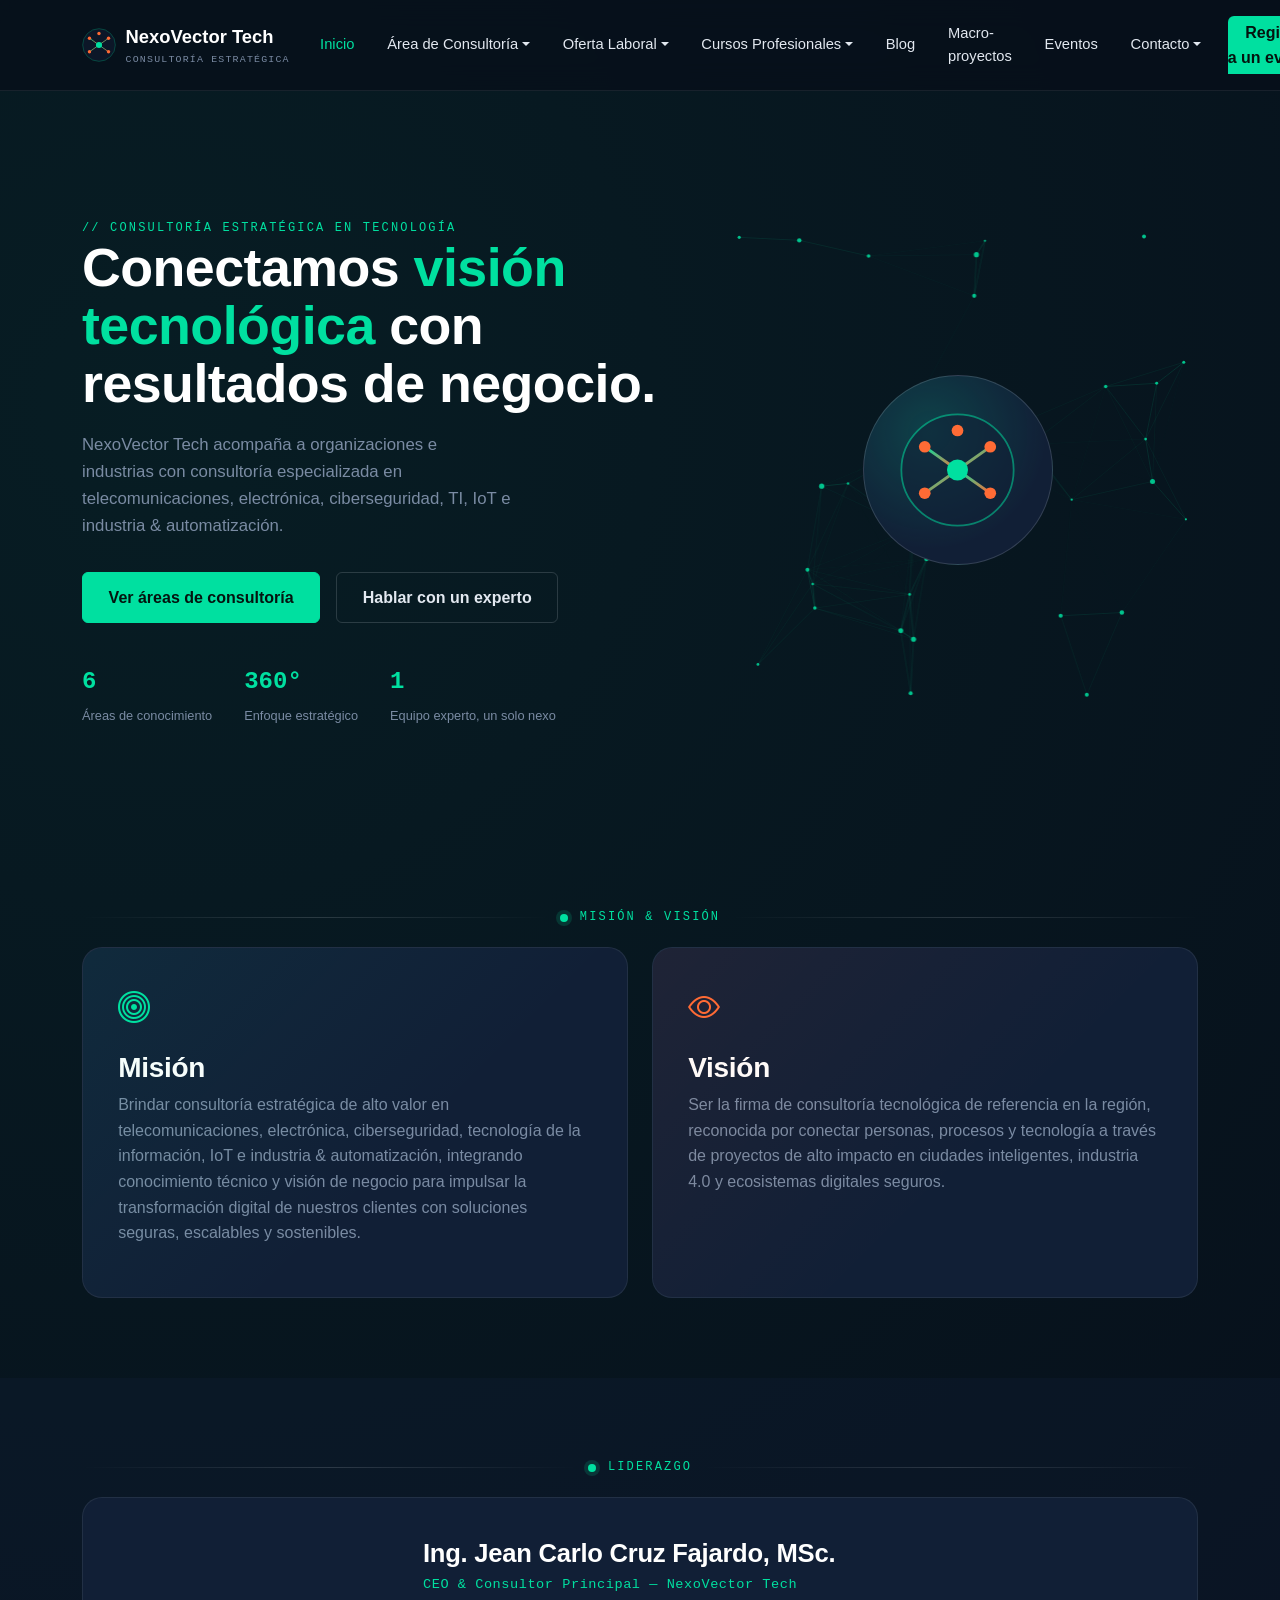
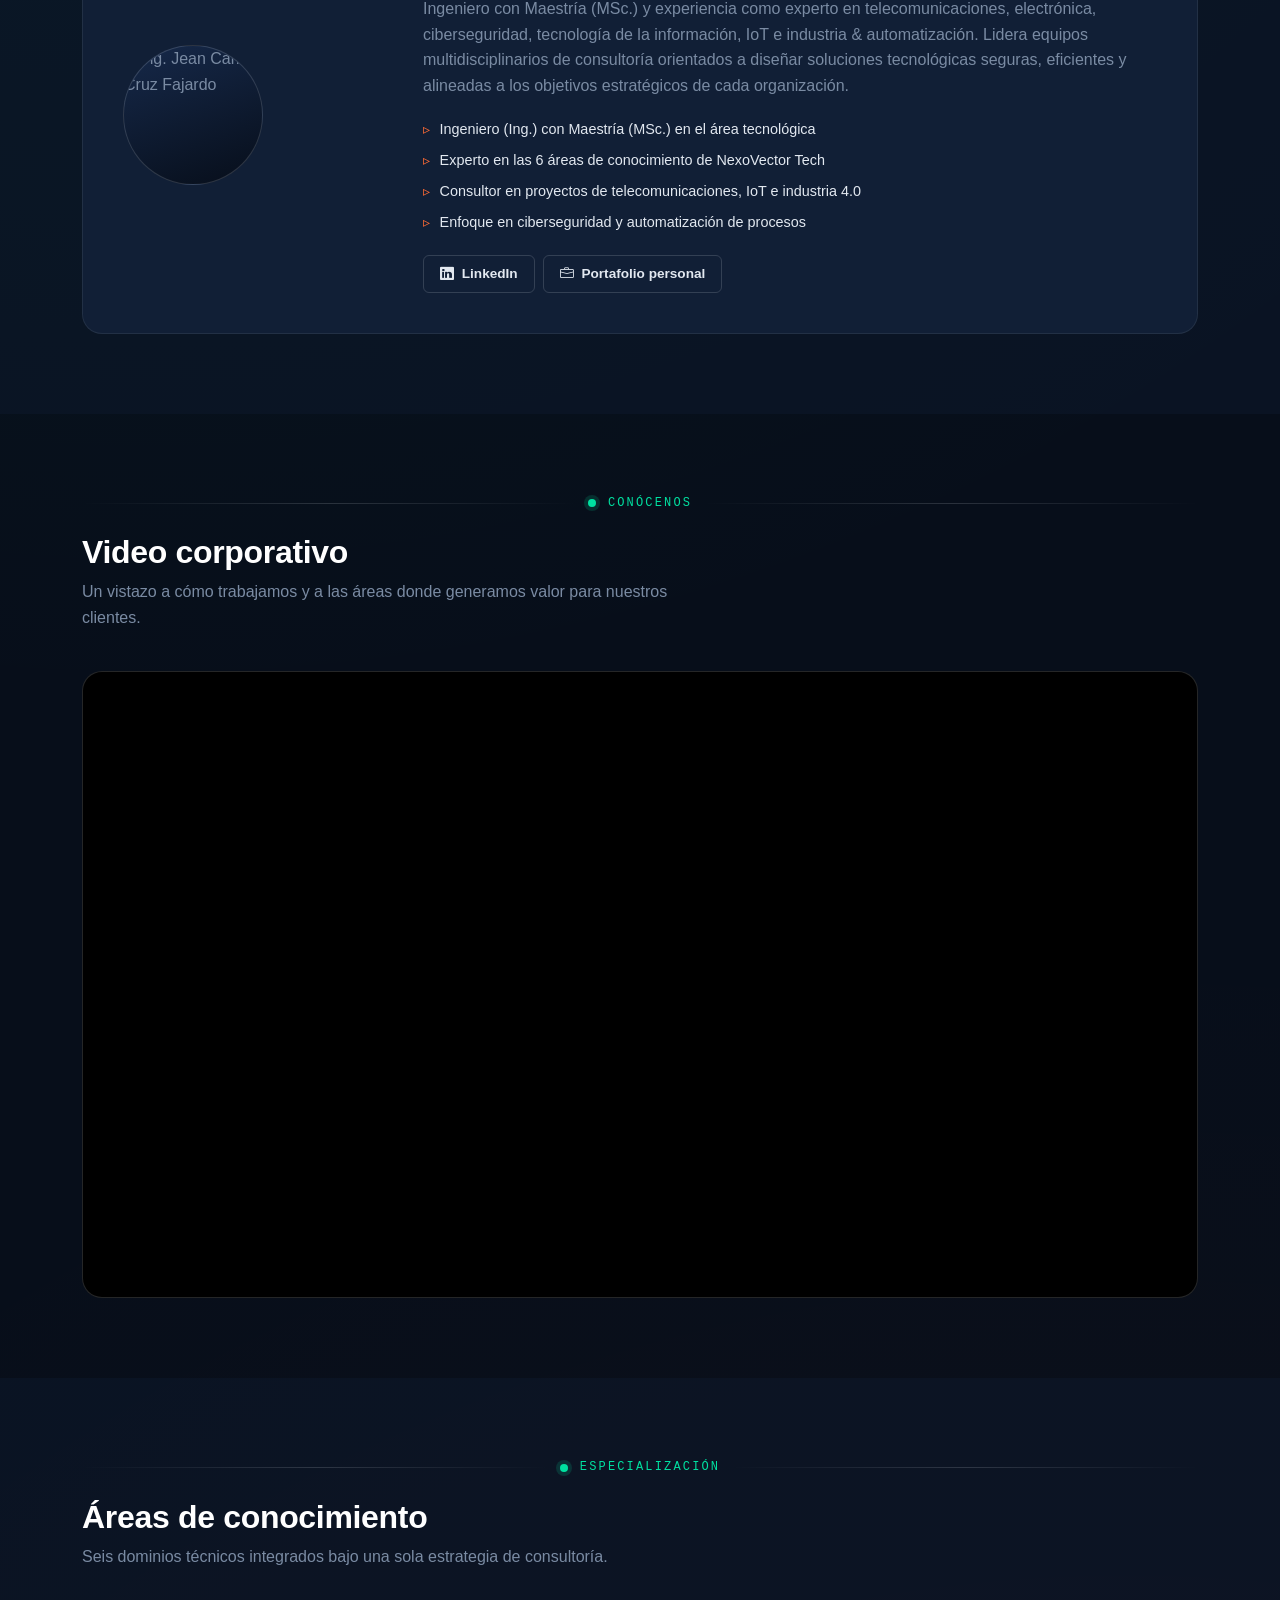
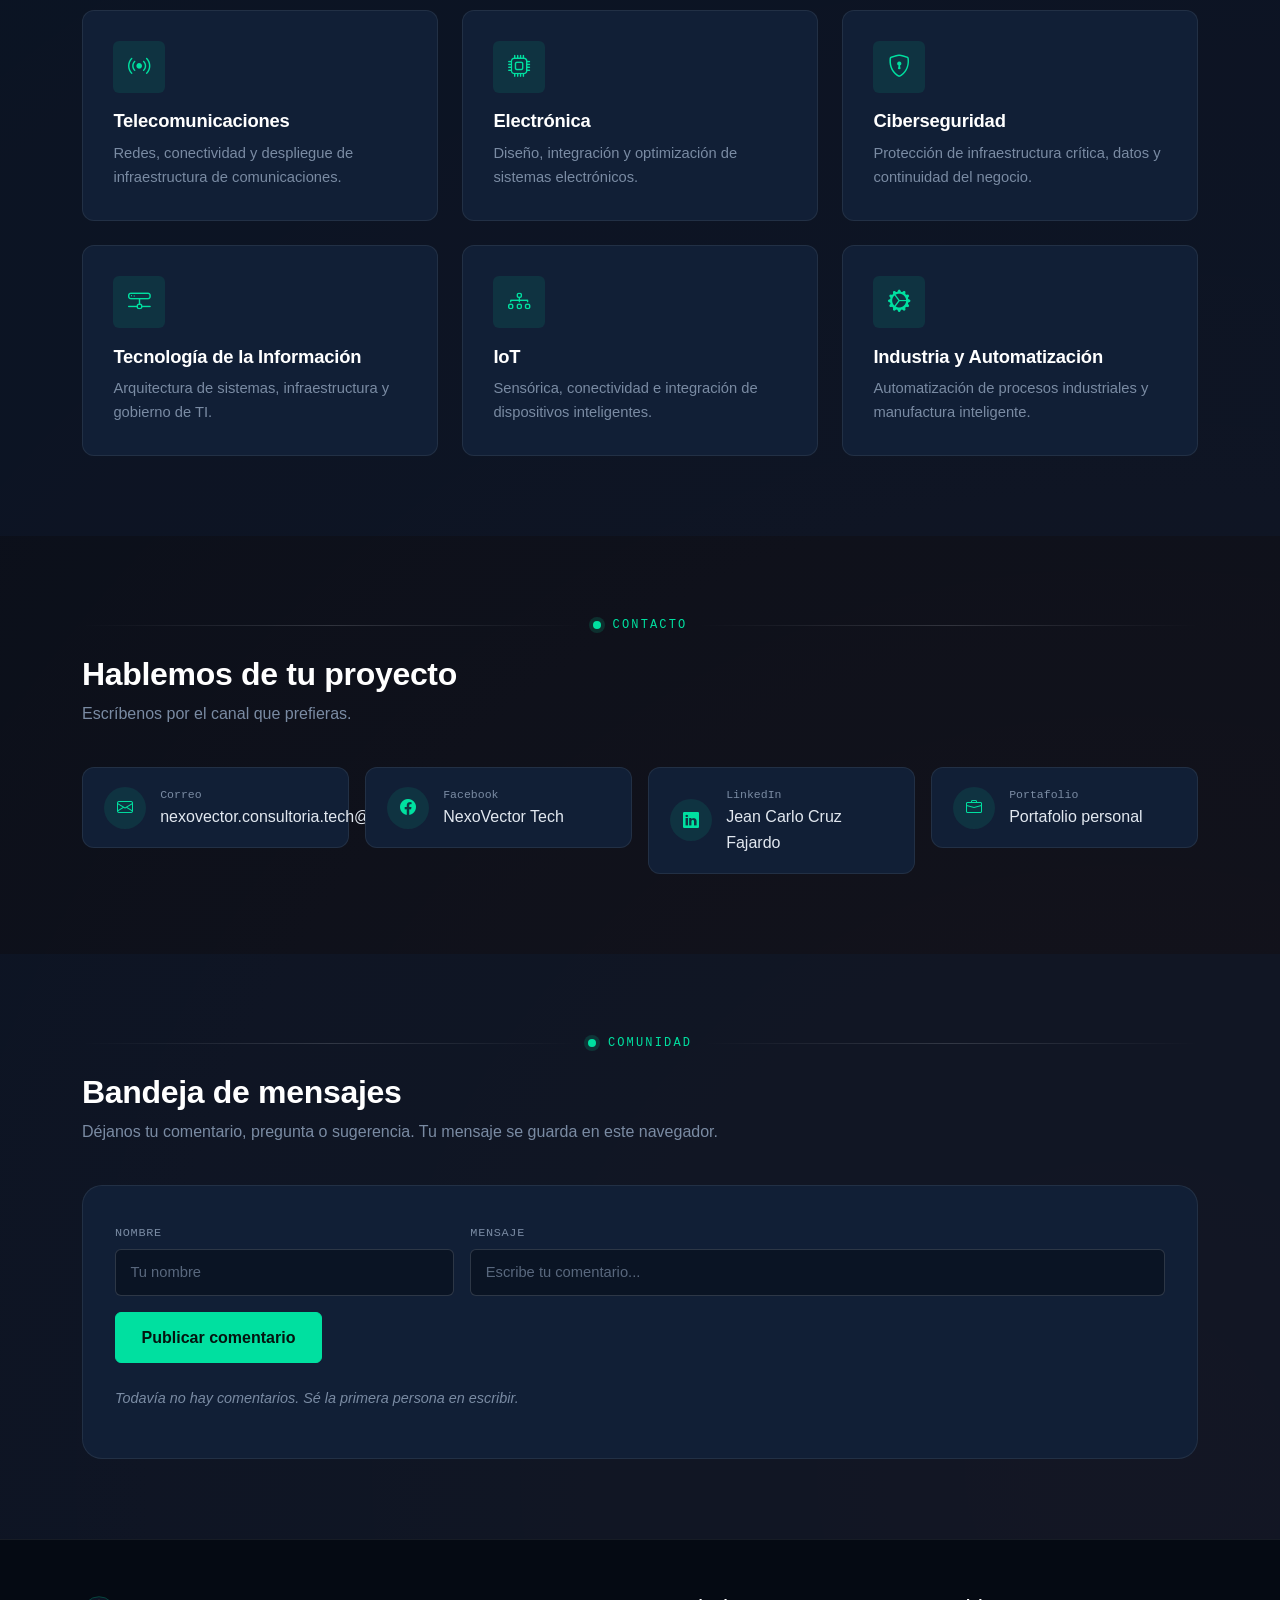
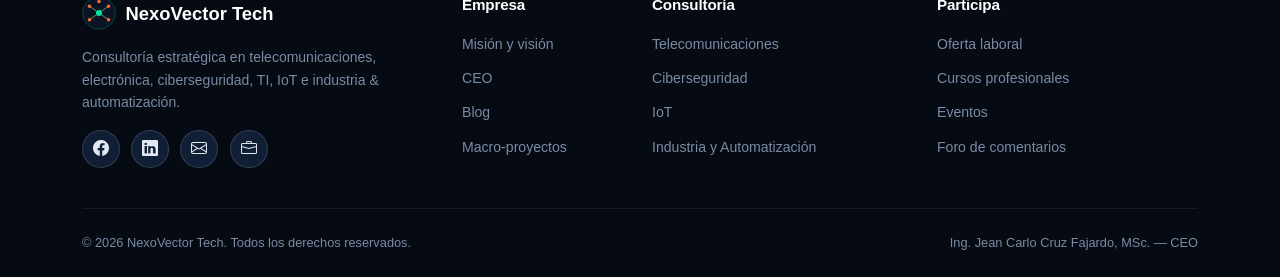
==== commit 861458b2: "Add files via upload" ====
--- a/index.html
+++ b/index.html
@@ -133,31 +133,39 @@
   </div>
 </section>
 
-<!-- ===== CEO ===== -->
-<section class="section section-alt" id="ceo">
-  <div class="container">
-    <div class="node-divider reveal"><span class="dot"></span><span class="eyebrow">Liderazgo</span></div>
-    <div class="ceo-panel reveal">
-      <div class="ceo-photo-frame">
-        <i class="bi bi-person-badge" style="font-size:3.5rem;"></i>
-      </div>
-      <div>
-        <h2 class="ceo-name">Ing. Jean Carlo Cruz Fajardo, MSc.</h2>
-        <span class="ceo-title">CEO &amp; Consultor Principal — NexoVector Tech</span>
-        <p class="ceo-bio">Ingeniero con Maestría (MSc.) y experiencia como experto en telecomunicaciones, electrónica, ciberseguridad, tecnología de la información, IoT e industria &amp; automatización. Lidera equipos multidisciplinarios de consultoría orientados a diseñar soluciones tecnológicas seguras, eficientes y alineadas a los objetivos estratégicos de cada organización.</p>
-        <ul class="ceo-credentials">
-          <li>Ingeniero (Ing.) con Maestría (MSc.) en el área tecnológica</li>
-          <li>Experto en las 6 áreas de conocimiento de NexoVector Tech</li>
-          <li>Consultor en proyectos de telecomunicaciones, IoT e industria 4.0</li>
-          <li>Enfoque en ciberseguridad y automatización de procesos</li>
-        </ul>
-        <div class="d-flex flex-wrap gap-2">
-          <a href="https://www.linkedin.com/in/jean-carlo-cruz-fajardo-537061153/" target="_blank" rel="noopener" class="btn-nexo-outline btn-sm-nexo"><i class="bi bi-linkedin me-1"></i> LinkedIn</a>
-          <a href="https://portafoliojeancruz.framer.website/" target="_blank" rel="noopener" class="btn-nexo-outline btn-sm-nexo"><i class="bi bi-briefcase me-1"></i> Portafolio personal</a>
-        </div>
-      </div>
-    </div>
-  </div>
+    <!-- ===== CEO ===== -->
+<section class="section section-alt" id="ceo">
+  <div class="container">
+    <div class="node-divider reveal"><span class="dot"></span><span class="eyebrow">Liderazgo</span></div>
+    <div class="ceo-panel reveal">
+      
+      <!-- Contenedor con tu foto real de perfil -->
+      <div class="ceo-photo-frame" style="overflow: hidden; width: 140px; height: 140px; border-radius: 50%; display: flex; align-items: center; justify-content: center;">
+        <img 
+          src="https://media.licdn.com/dms/image/v2/D4E03AQFezGApTzA4Og/profile-displayphoto-scale_200_200/B4EZ1fJEbYGcAc-/0/1775417708615?e=2147483647&v=beta&t=_vm3K412v5X29A2MBDOi-JmDEzQk-RuJ6qLscwxHOcg" 
+          alt="Ing. Jean Carlo Cruz Fajardo" 
+          class="img-fluid ceo-photo" 
+          style="width: 100%; height: 100%; object-fit: cover;"
+        >
+      </div>
+      
+      <div>
+        <h2 class="ceo-name">Ing. Jean Carlo Cruz Fajardo, MSc.</h2>
+        <span class="ceo-title">CEO &amp; Consultor Principal — NexoVector Tech</span>
+        <p class="ceo-bio">Ingeniero con Maestría (MSc.) y experiencia como experto en telecomunicaciones, electrónica, ciberseguridad, tecnología de la información, IoT e industria &amp; automatización. Lidera equipos multidisciplinarios de consultoría orientados a diseñar soluciones tecnológicas seguras, eficientes y alineadas a los objetivos estratégicos de cada organización.</p>
+        <ul class="ceo-credentials">
+          <li>Ingeniero (Ing.) con Maestría (MSc.) en el área tecnológica</li>
+          <li>Experto en las 6 áreas de conocimiento de NexoVector Tech</li>
+          <li>Consultor en proyectos de telecomunicaciones, IoT e industria 4.0</li>
+          <li>Enfoque en ciberseguridad y automatización de procesos</li>
+        </ul>
+        <div class="d-flex flex-wrap gap-2">
+          <a href="https://www.linkedin.com/in/jean-carlo-cruz-fajardo-537061153/" target="_blank" rel="noopener" class="btn-nexo-outline btn-sm-nexo"><i class="bi bi-linkedin me-1"></i> LinkedIn</a>
+          <a href="https://portafoliojeancruz.framer.website/" target="_blank" rel="noopener" class="btn-nexo-outline btn-sm-nexo"><i class="bi bi-briefcase me-1"></i> Portafolio personal</a>
+        </div>
+      </div>
+    </div>
+  </div>
 </section>
 
 <!-- ===== VIDEO ===== -->
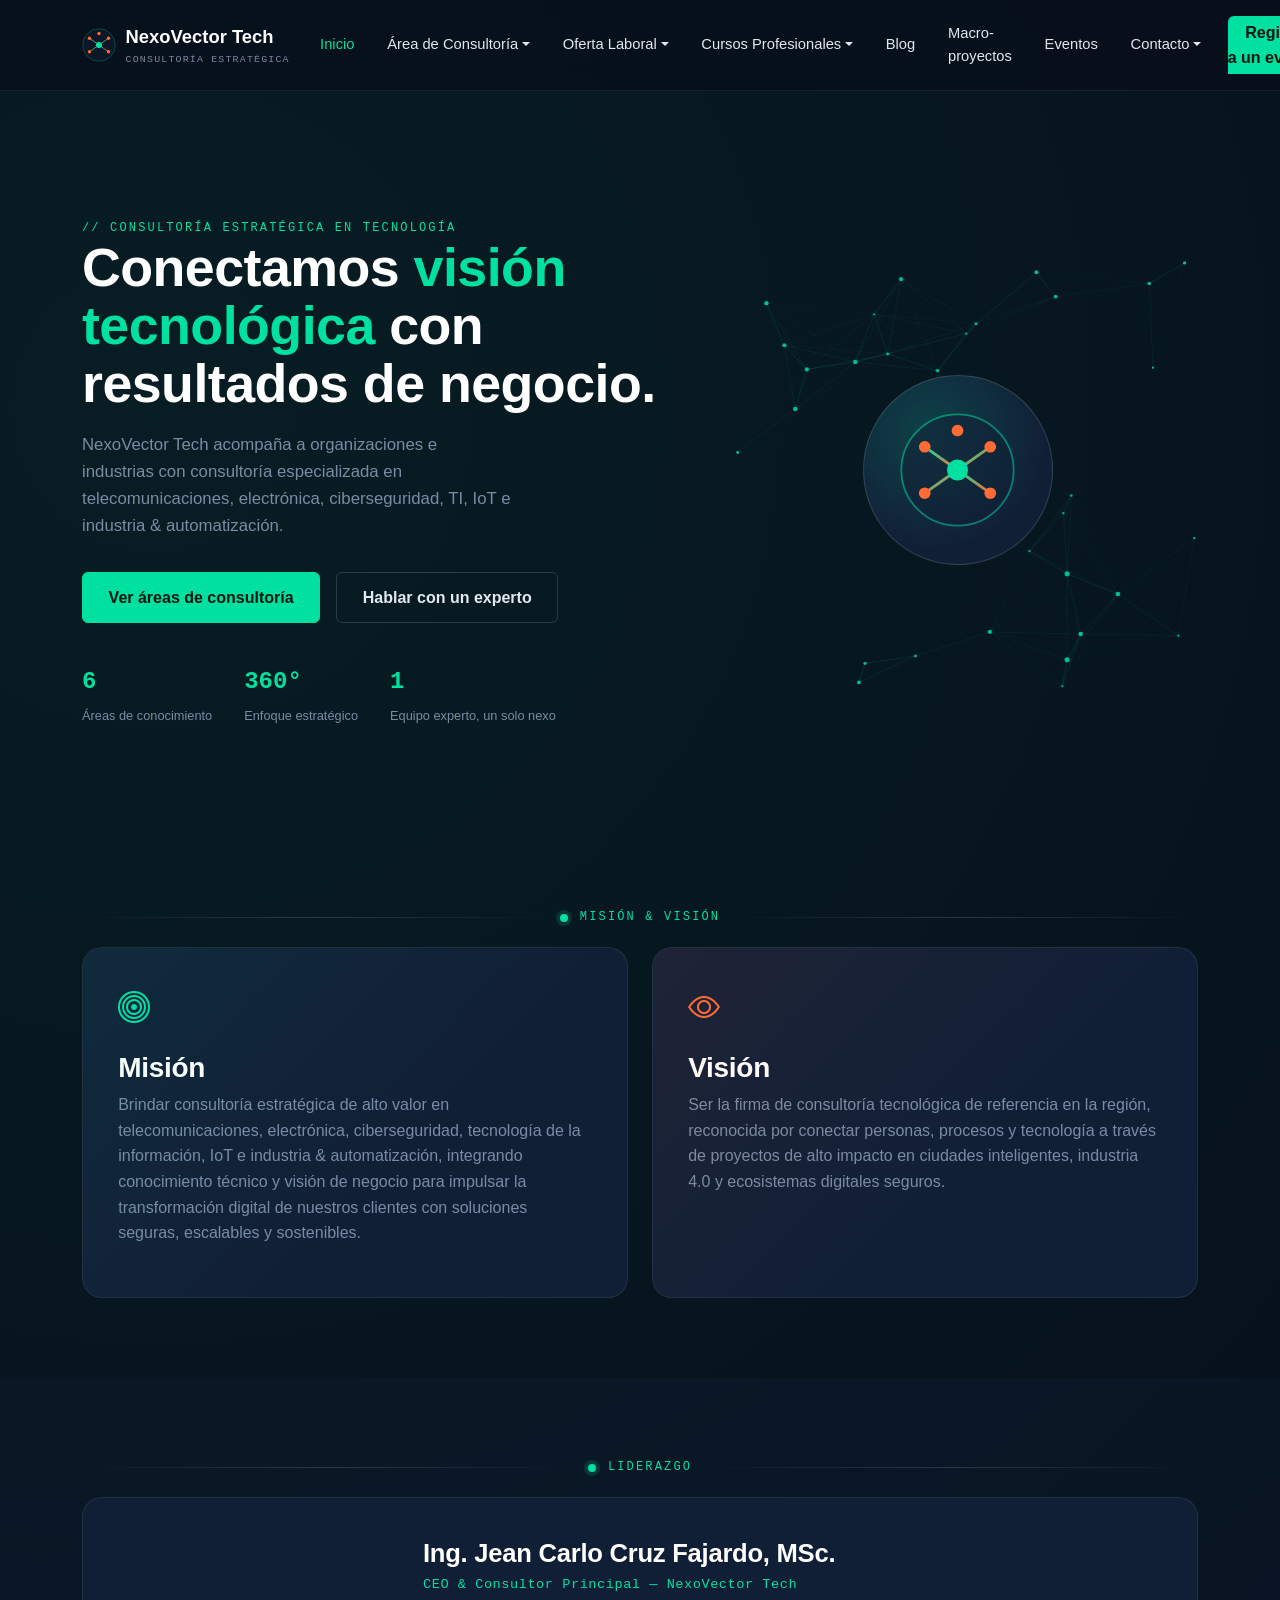
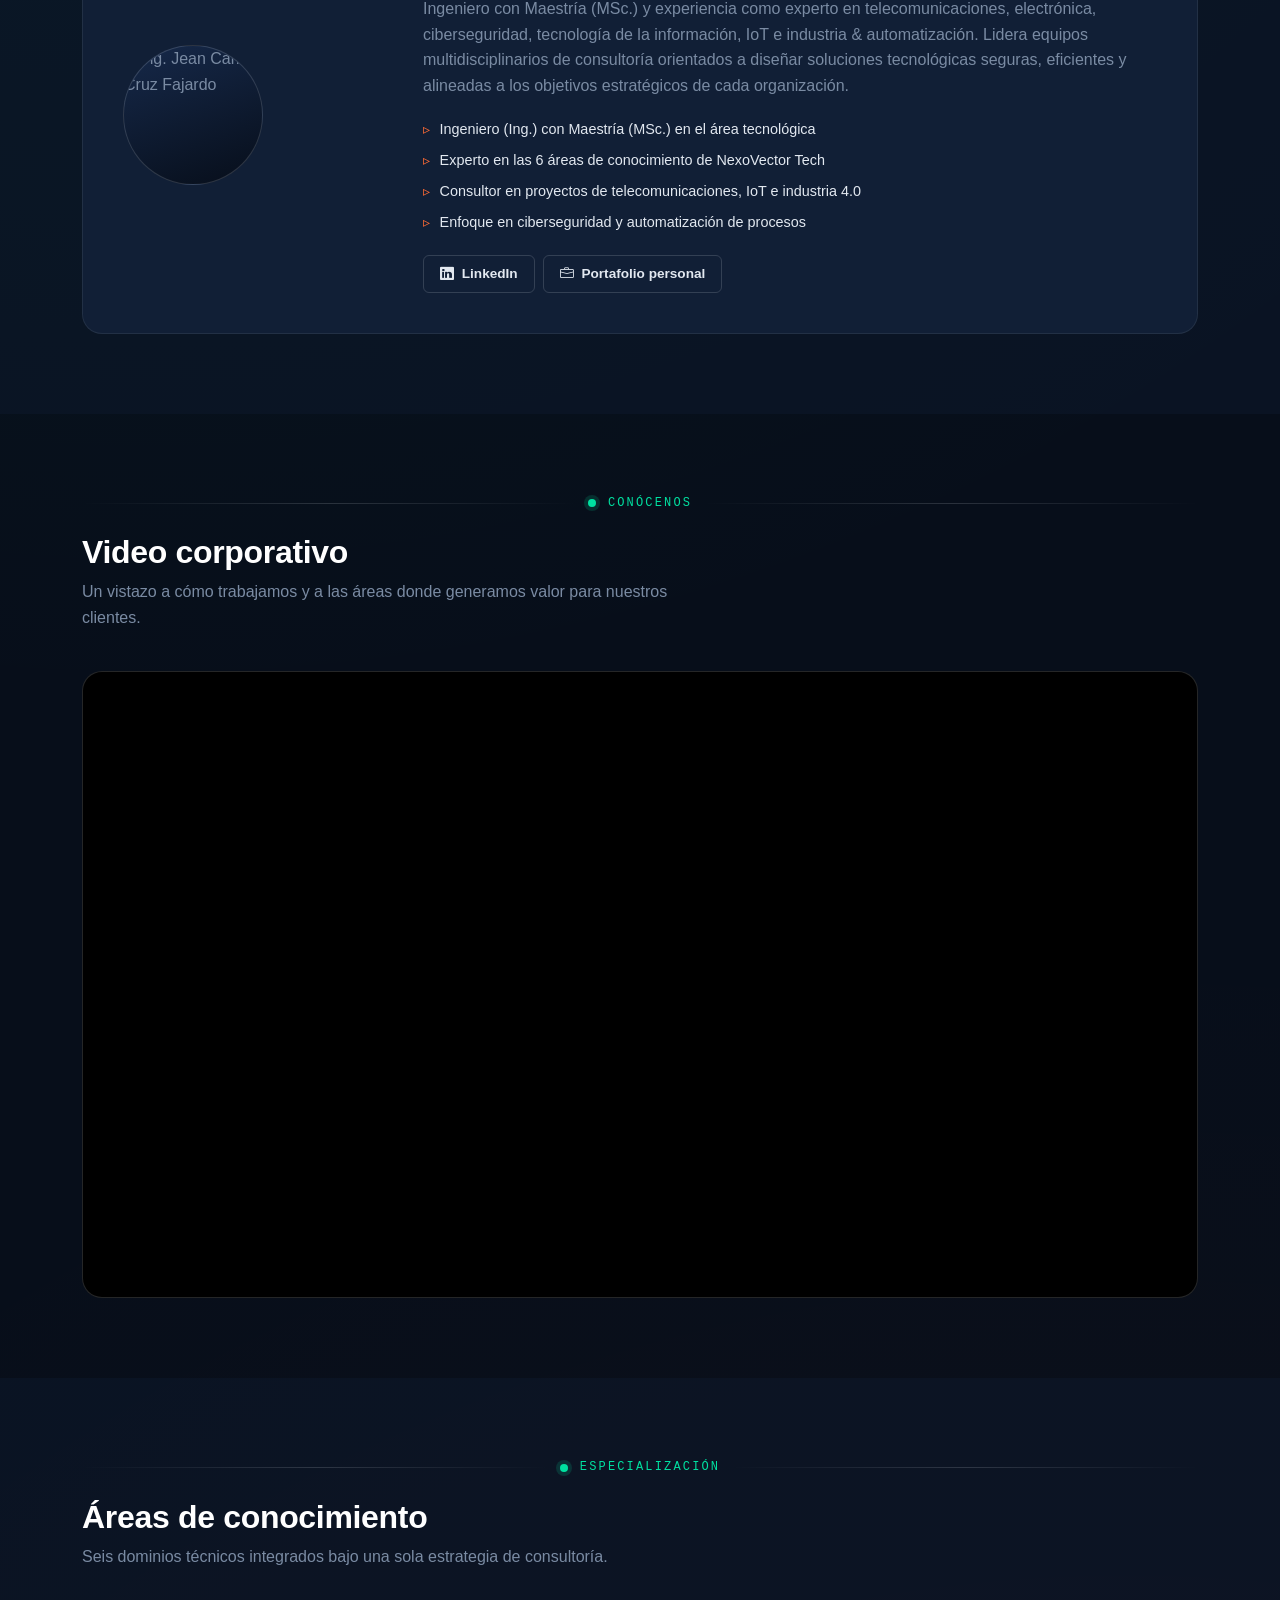
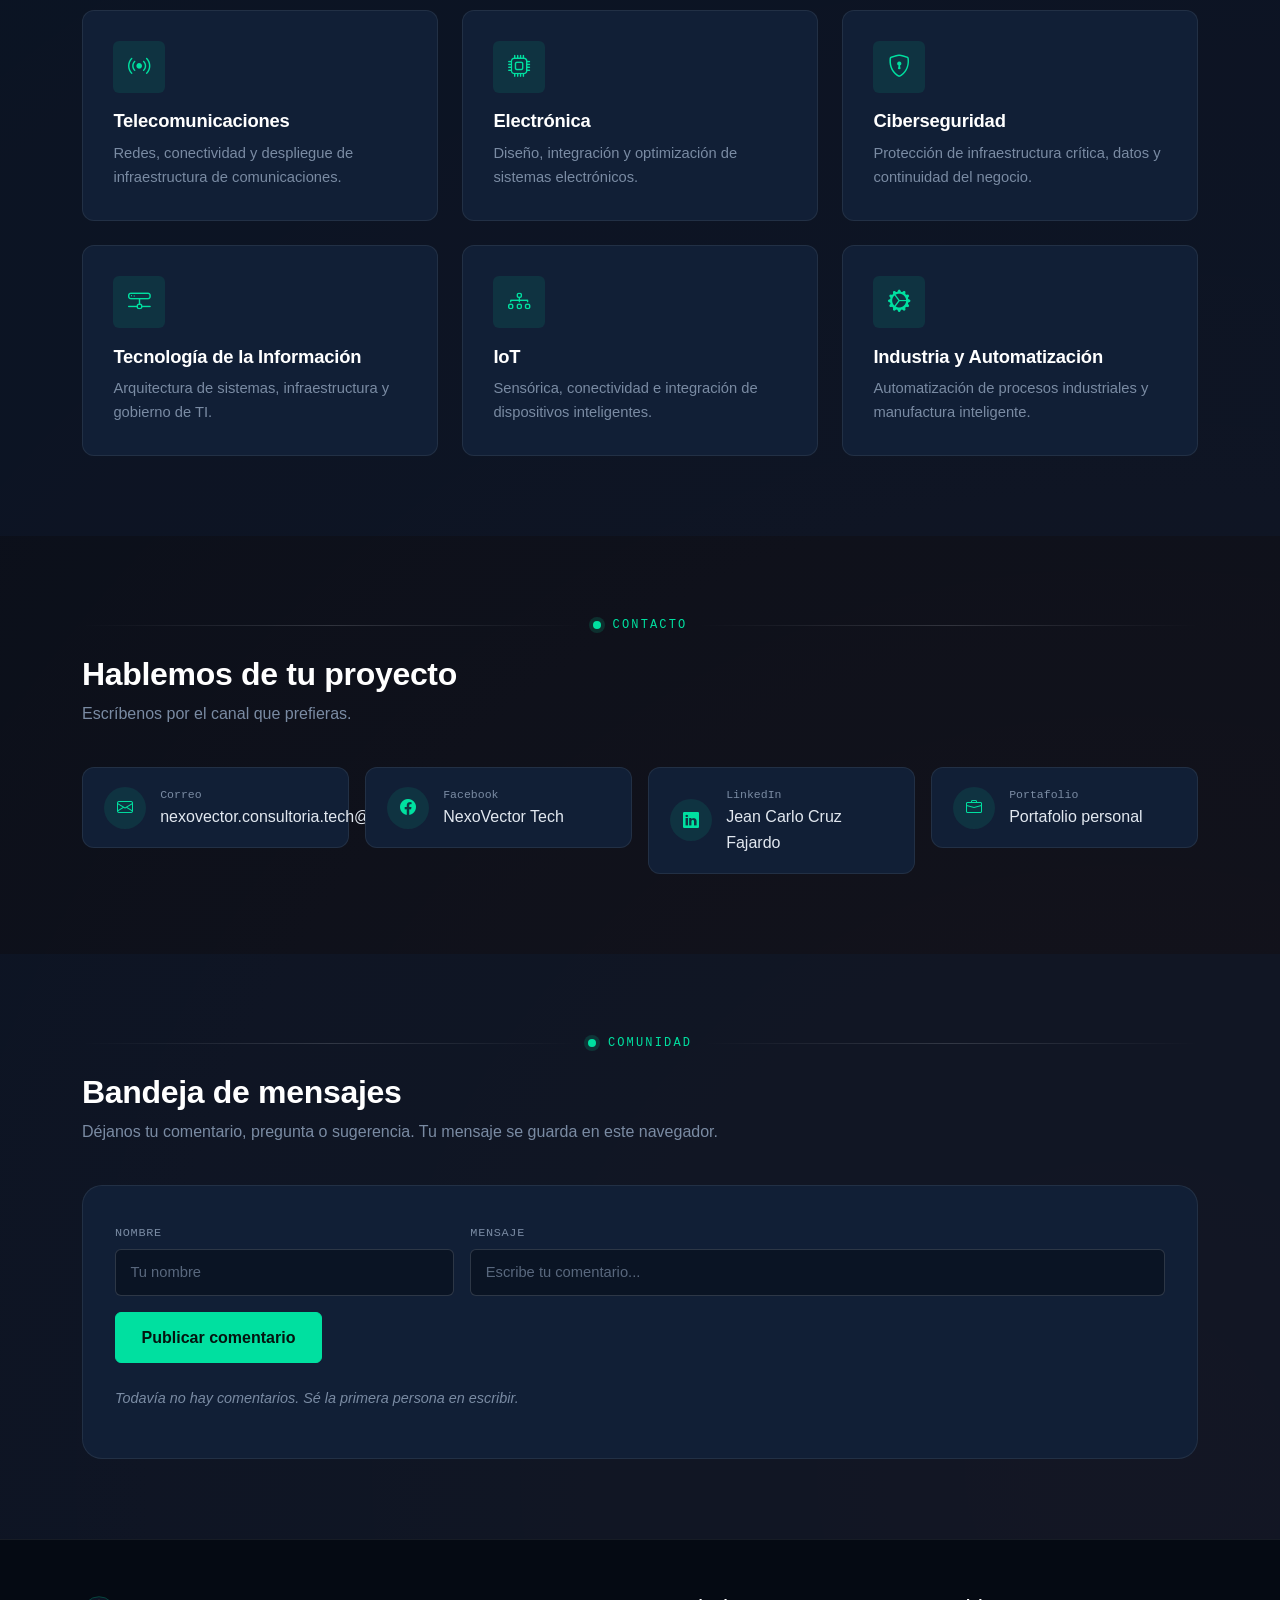
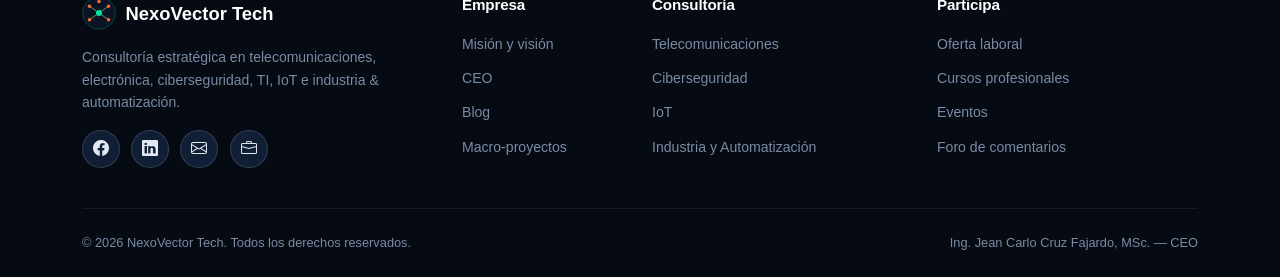
==== commit 90e11f87: "Add files via upload" ====
--- a/index.html
+++ b/index.html
@@ -133,7 +133,7 @@
   </div>
 </section>
 
-    <!-- ===== CEO ===== -->
+  <!-- ===== CEO ===== -->
 <section class="section section-alt" id="ceo">
   <div class="container">
     <div class="node-divider reveal"><span class="dot"></span><span class="eyebrow">Liderazgo</span></div>
